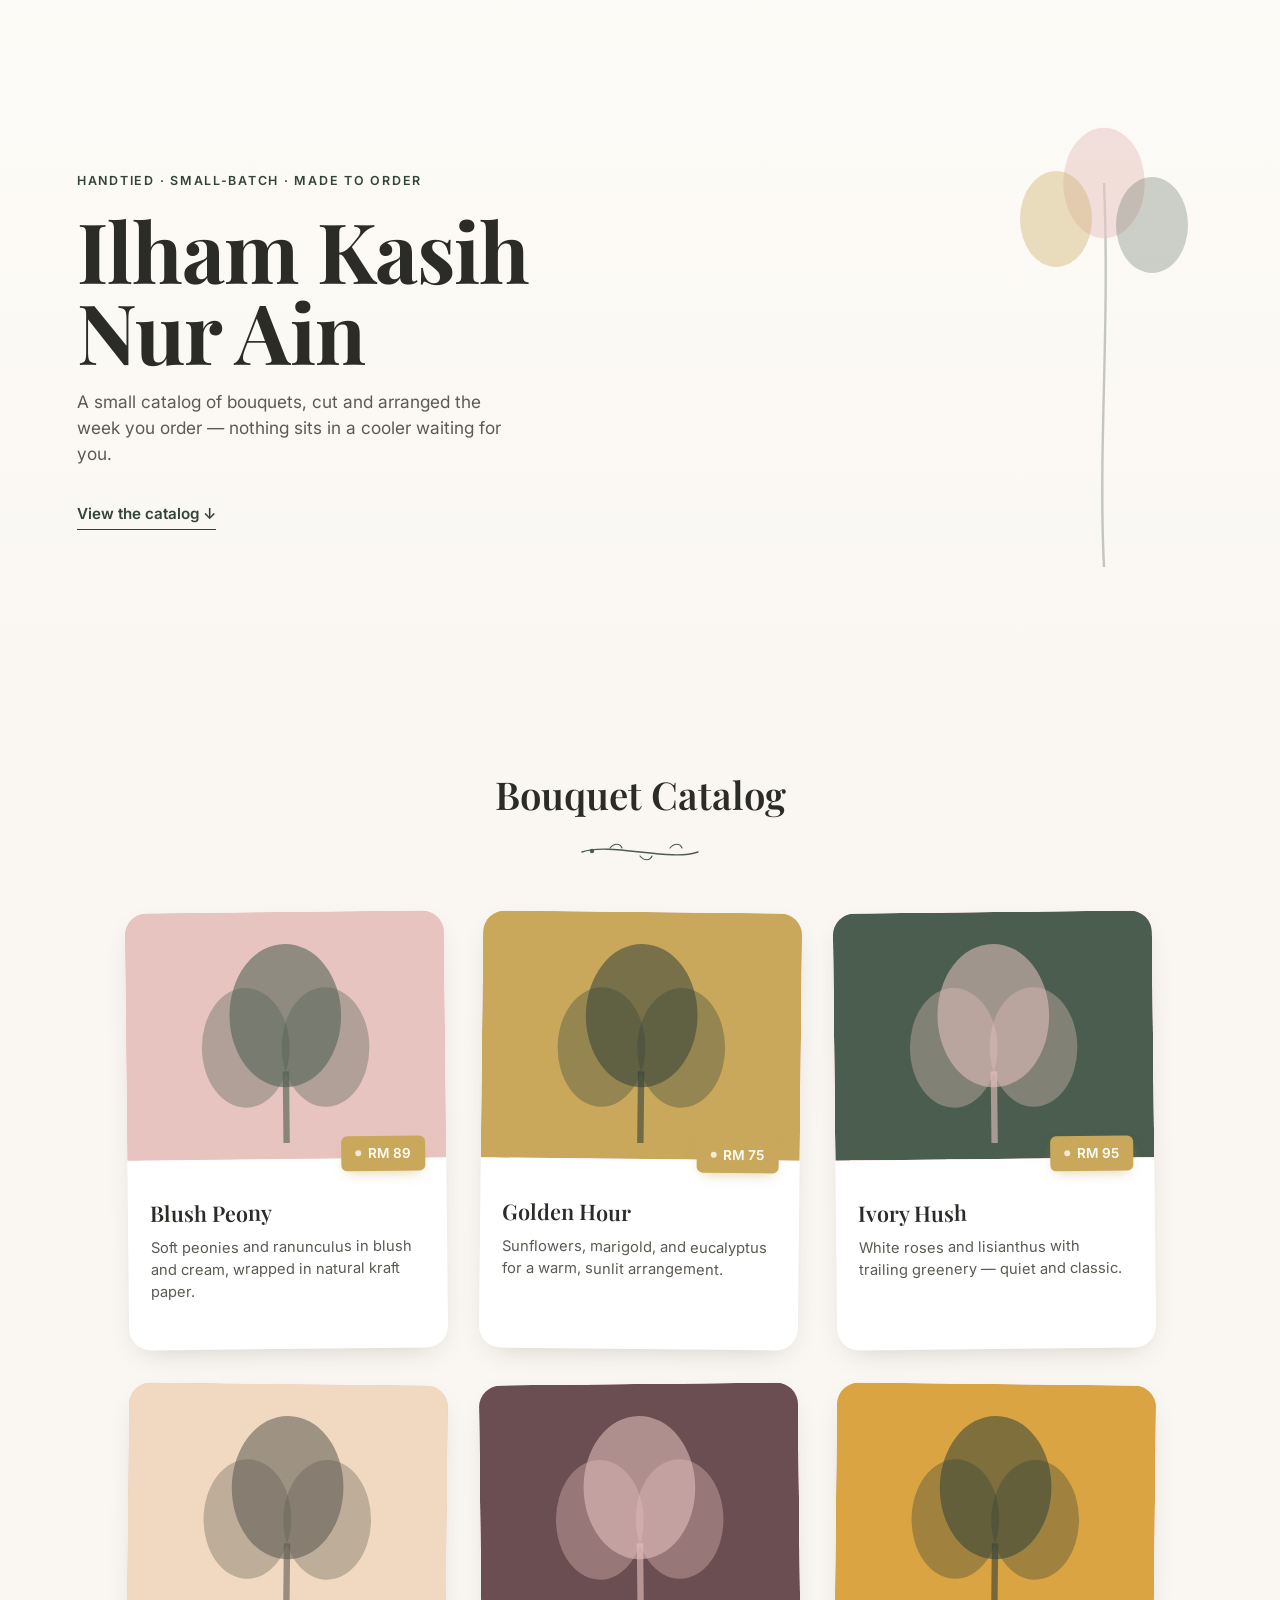
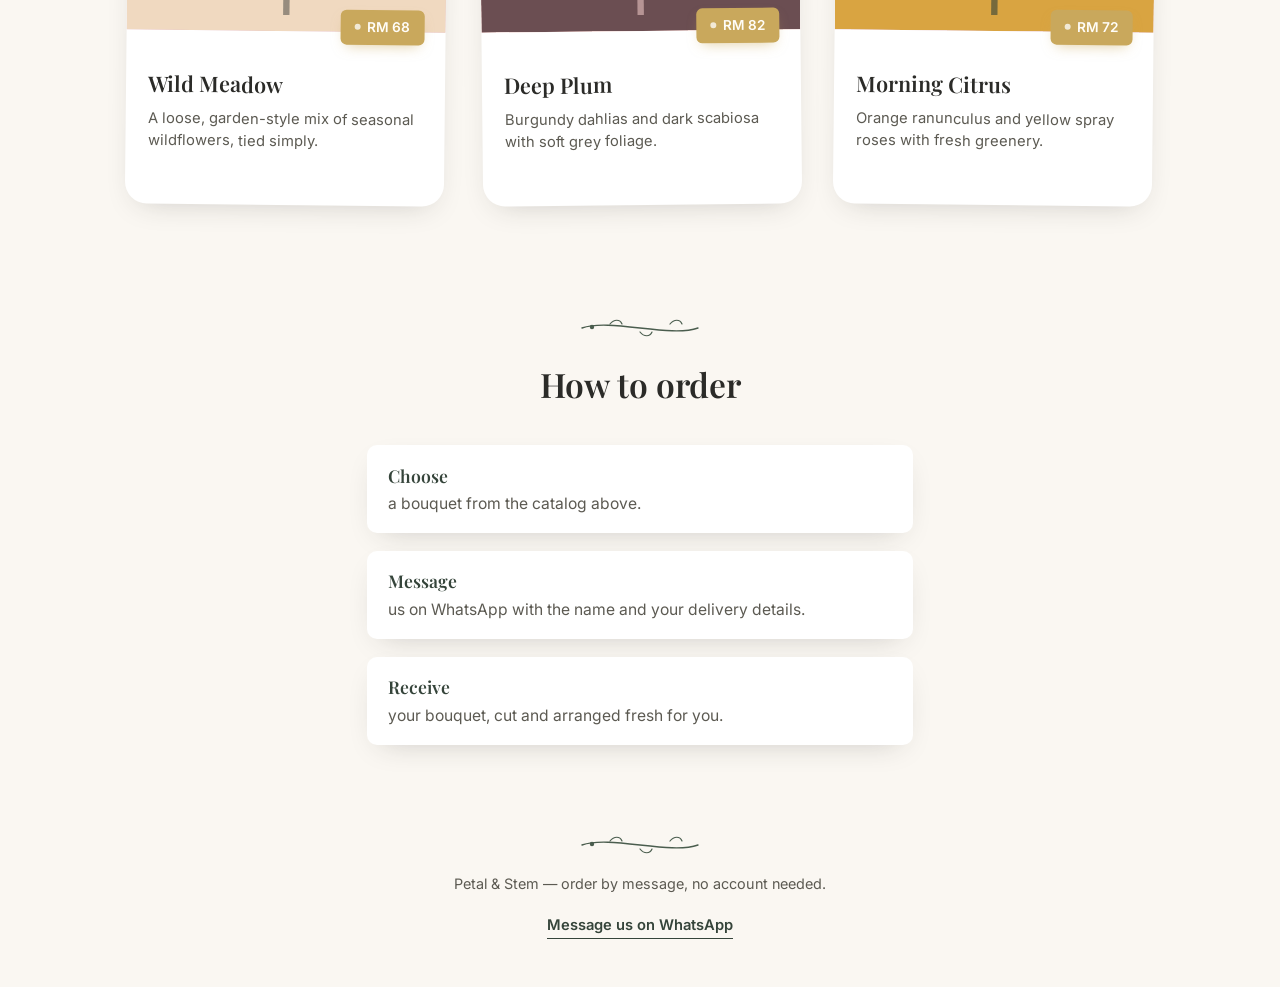
==== index.html @ a54f3ae9 "change title" ====
<!DOCTYPE html>
<html lang="en">
<head>
<meta charset="UTF-8">
<meta name="viewport" content="width=device-width, initial-scale=1.0">
<title>Ilham Kasih Nur Ain</title>
<link rel="preconnect" href="https://fonts.googleapis.com">
<link href="https://fonts.googleapis.com/css2?family=Playfair+Display:ital,wght@0,500;0,600;0,700;1,500&family=Inter:wght@400;500;600&display=swap" rel="stylesheet">
<link rel="stylesheet" href="style.css">
</head>
<body>

  <!-- decorative stem divider, reused as signature element -->
  <template id="sprig-template">
    <svg class="sprig" viewBox="0 0 120 24" fill="none" xmlns="http://www.w3.org/2000/svg" aria-hidden="true">
      <path d="M2 12 C 30 2, 90 22, 118 12" stroke="currentColor" stroke-width="1.4" stroke-linecap="round"/>
      <path d="M30 8 C 34 3, 40 3, 42 8" stroke="currentColor" stroke-width="1.2" stroke-linecap="round"/>
      <path d="M60 16 C 64 21, 70 21, 72 16" stroke="currentColor" stroke-width="1.2" stroke-linecap="round"/>
      <path d="M90 8 C 94 3, 100 3, 102 8" stroke="currentColor" stroke-width="1.2" stroke-linecap="round"/>
      <circle cx="12" cy="11" r="2.2" fill="currentColor"/>
    </svg>
  </template>

  <header class="hero">
    <div class="hero-inner">
      <p class="eyebrow">Handtied · Small-batch · Made to order</p>
      <h1 class="hero-title">Ilham Kasih Nur Ain</h1>
      <p class="hero-sub">A small catalog of bouquets, cut and arranged the week you order — nothing sits in a cooler waiting for you.</p>
      <a href="#catalog" class="hero-cta">View the catalog ↓</a>
    </div>
    <svg class="hero-motif" viewBox="0 0 400 400" aria-hidden="true">
      <path d="M200 380 C 195 280, 205 180, 200 60" stroke="#4A5D4E" stroke-width="2" fill="none" opacity="0.35"/>
      <ellipse cx="200" cy="60" rx="34" ry="46" fill="#E8C4C0" opacity="0.55"/>
      <ellipse cx="160" cy="90" rx="30" ry="40" fill="#C9A85C" opacity="0.4"/>
      <ellipse cx="240" cy="95" rx="30" ry="40" fill="#4A5D4E" opacity="0.3"/>
    </svg>
  </header>

  <main>
    <section id="catalog" class="catalog">
      <div class="catalog-heading">
        <h2>Bouquet Catalog</h2>
        <div class="sprig-slot" data-sprig></div>
      </div>

      <div class="grid" id="product-grid">
        <!-- Product cards are generated by script.js from products.js -->
      </div>
    </section>

    <section class="how-it-works">
      <div class="sprig-slot" data-sprig></div>
      <h2>How to order</h2>
      <ol class="steps">
        <li><span class="step-num">Choose</span>a bouquet from the catalog above.</li>
        <li><span class="step-num">Message</span>us on WhatsApp with the name and your delivery details.</li>
        <li><span class="step-num">Receive</span>your bouquet, cut and arranged fresh for you.</li>
      </ol>
    </section>
  </main>

  <footer class="site-footer">
    <div class="sprig-slot" data-sprig></div>
    <p>Petal &amp; Stem — order by message, no account needed.</p>
    <a class="footer-whatsapp" id="footer-whatsapp" href="#" target="_blank" rel="noopener">Message us on WhatsApp</a>
  </footer>

  <script src="products.js"></script>
  <script src="script.js"></script>
</body>
</html>
---- style.css ----
/* ── Tokens ───────────────────────────────────────────────── */
:root {
  --ivory: #FAF7F2;
  --sage: #4A5D4E;
  --sage-deep: #35443A;
  --blush: #E8C4C0;
  --gold: #C9A85C;
  --ink: #2B2B28;
  --ink-soft: #5C5A52;
  --card-bg: #FFFFFF;
  --radius-lg: 22px;
  --radius-sm: 10px;
  --shadow-card: 0 10px 30px -14px rgba(43, 43, 40, 0.25);
  --serif: 'Playfair Display', Georgia, serif;
  --sans: 'Inter', -apple-system, BlinkMacSystemFont, sans-serif;
}

* { box-sizing: border-box; }

html { scroll-behavior: smooth; }

body {
  margin: 0;
  background: var(--ivory);
  color: var(--ink);
  font-family: var(--sans);
  line-height: 1.5;
  -webkit-font-smoothing: antialiased;
}

img { max-width: 100%; display: block; }

a { color: inherit; }

:focus-visible {
  outline: 2px solid var(--sage);
  outline-offset: 3px;
}

@media (prefers-reduced-motion: reduce) {
  * { animation: none !important; transition: none !important; }
  html { scroll-behavior: auto; }
}

/* ── Sprig motif (signature element) ─────────────────────────── */
.sprig-slot { display: flex; justify-content: center; color: var(--sage); margin: 0 auto; }
.sprig { width: 120px; height: 24px; color: inherit; }

/* ── Hero ─────────────────────────────────────────────────── */
.hero {
  position: relative;
  min-height: 78vh;
  display: flex;
  align-items: center;
  padding: 6vh 6vw;
  overflow: hidden;
  background: linear-gradient(180deg, #FDFBF7 0%, var(--ivory) 100%);
}

.hero-inner {
  position: relative;
  z-index: 2;
  max-width: 560px;
}

.eyebrow {
  font-family: var(--sans);
  font-size: 0.78rem;
  letter-spacing: 0.14em;
  text-transform: uppercase;
  color: var(--sage-deep);
  font-weight: 600;
  margin: 0 0 1.1rem;
}

.hero-title {
  font-family: var(--serif);
  font-weight: 700;
  font-size: clamp(3rem, 8vw, 5.2rem);
  line-height: 0.98;
  margin: 0 0 1.1rem;
  color: var(--ink);
  letter-spacing: -0.01em;
}

.hero-sub {
  font-size: 1.08rem;
  color: var(--ink-soft);
  max-width: 40ch;
  margin: 0 0 2.1rem;
}

.hero-cta {
  display: inline-block;
  font-family: var(--sans);
  font-weight: 600;
  font-size: 0.95rem;
  text-decoration: none;
  color: var(--sage-deep);
  border-bottom: 1.5px solid var(--sage-deep);
  padding-bottom: 3px;
  transition: color 0.2s ease, border-color 0.2s ease, transform 0.2s ease;
}
.hero-cta:hover { color: var(--gold); border-color: var(--gold); transform: translateX(3px); }

.hero-motif {
  position: absolute;
  right: -5%;
  top: 50%;
  transform: translateY(-50%);
  width: min(48vw, 480px);
  height: auto;
  z-index: 1;
  opacity: 0.9;
}

@media (max-width: 780px) {
  .hero { min-height: 60vh; padding: 8vh 6vw 5vh; }
  .hero-motif { width: 70vw; opacity: 0.35; right: -12%; }
}

/* ── Catalog ──────────────────────────────────────────────── */
.catalog { padding: 4rem 6vw 2rem; max-width: 1180px; margin: 0 auto; }

.catalog-heading {
  display: flex;
  flex-direction: column;
  align-items: center;
  gap: 1rem;
  text-align: center;
  margin-bottom: 3rem;
}

.catalog-heading h2 {
  font-family: var(--serif);
  font-weight: 600;
  font-size: clamp(1.8rem, 3.5vw, 2.4rem);
  margin: 0;
}

.grid {
  display: grid;
  grid-template-columns: repeat(auto-fill, minmax(270px, 1fr));
  gap: 2.2rem;
}

/* ── Card ─────────────────────────────────────────────────── */
.card {
  background: var(--card-bg);
  border-radius: var(--radius-lg);
  overflow: hidden;
  box-shadow: var(--shadow-card);
  transform: rotate(var(--tilt, 0deg));
  transition: transform 0.35s ease, box-shadow 0.35s ease;
  display: flex;
  flex-direction: column;
}

.card:hover {
  transform: rotate(0deg) translateY(-6px);
  box-shadow: 0 18px 40px -16px rgba(43, 43, 40, 0.32);
}

.card-image-wrap {
  aspect-ratio: 4 / 3.1;
  background: var(--blush);
  overflow: hidden;
}

.card-image {
  width: 100%;
  height: 100%;
  object-fit: cover;
}

.card-body { padding: 1.4rem 1.4rem 1.6rem; position: relative; }

.card-tag {
  position: absolute;
  top: -22px;
  right: 1.3rem;
  background: var(--gold);
  color: #FFFDF8;
  font-family: var(--sans);
  font-weight: 600;
  font-size: 0.85rem;
  padding: 0.45rem 0.9rem;
  border-radius: 6px;
  display: flex;
  align-items: center;
  gap: 0.4rem;
  box-shadow: 0 6px 14px -6px rgba(201, 168, 92, 0.6);
}

.card-tag-hole {
  width: 6px; height: 6px;
  border-radius: 50%;
  background: rgba(255,255,255,0.75);
  display: inline-block;
}

.card-name {
  font-family: var(--serif);
  font-weight: 600;
  font-size: 1.35rem;
  margin: 0.9rem 0 0.5rem;
}

.card-desc {
  font-size: 0.92rem;
  color: var(--ink-soft);
  margin: 0 0 1.3rem;
  min-height: 3.4em;
}

.card-cta {
  display: inline-block;
  width: 100%;
  text-align: center;
  text-decoration: none;
  background: var(--sage);
  color: #FFFDF8;
  font-weight: 600;
  font-size: 0.9rem;
  padding: 0.75rem 1rem;
  border-radius: var(--radius-sm);
  transition: background 0.2s ease;
}
.card-cta:hover { background: var(--sage-deep); }

/* ── How it works ─────────────────────────────────────────── */
.how-it-works {
  max-width: 700px;
  margin: 5rem auto 2rem;
  padding: 0 6vw;
  text-align: center;
}

.how-it-works h2 {
  font-family: var(--serif);
  font-weight: 600;
  font-size: clamp(1.6rem, 3vw, 2.1rem);
  margin: 1.2rem 0 2.2rem;
}

.steps {
  list-style: none;
  margin: 0;
  padding: 0;
  display: grid;
  gap: 1.1rem;
  text-align: left;
}

.steps li {
  background: #fff;
  border-radius: var(--radius-sm);
  padding: 1.1rem 1.3rem;
  box-shadow: var(--shadow-card);
  font-size: 0.98rem;
  color: var(--ink-soft);
}

.step-num {
  display: block;
  font-family: var(--serif);
  font-weight: 600;
  color: var(--sage-deep);
  font-size: 1.1rem;
  margin-bottom: 0.2rem;
}

/* ── Footer ───────────────────────────────────────────────── */
.site-footer {
  text-align: center;
  padding: 3.5rem 6vw 3rem;
  color: var(--ink-soft);
  font-size: 0.9rem;
}

.site-footer p { margin: 1rem 0 1.2rem; }

.footer-whatsapp {
  display: inline-block;
  text-decoration: none;
  font-weight: 600;
  color: var(--sage-deep);
  border-bottom: 1.5px solid var(--sage-deep);
  padding-bottom: 2px;
  font-size: 0.92rem;
}
.footer-whatsapp:hover { color: var(--gold); border-color: var(--gold); }
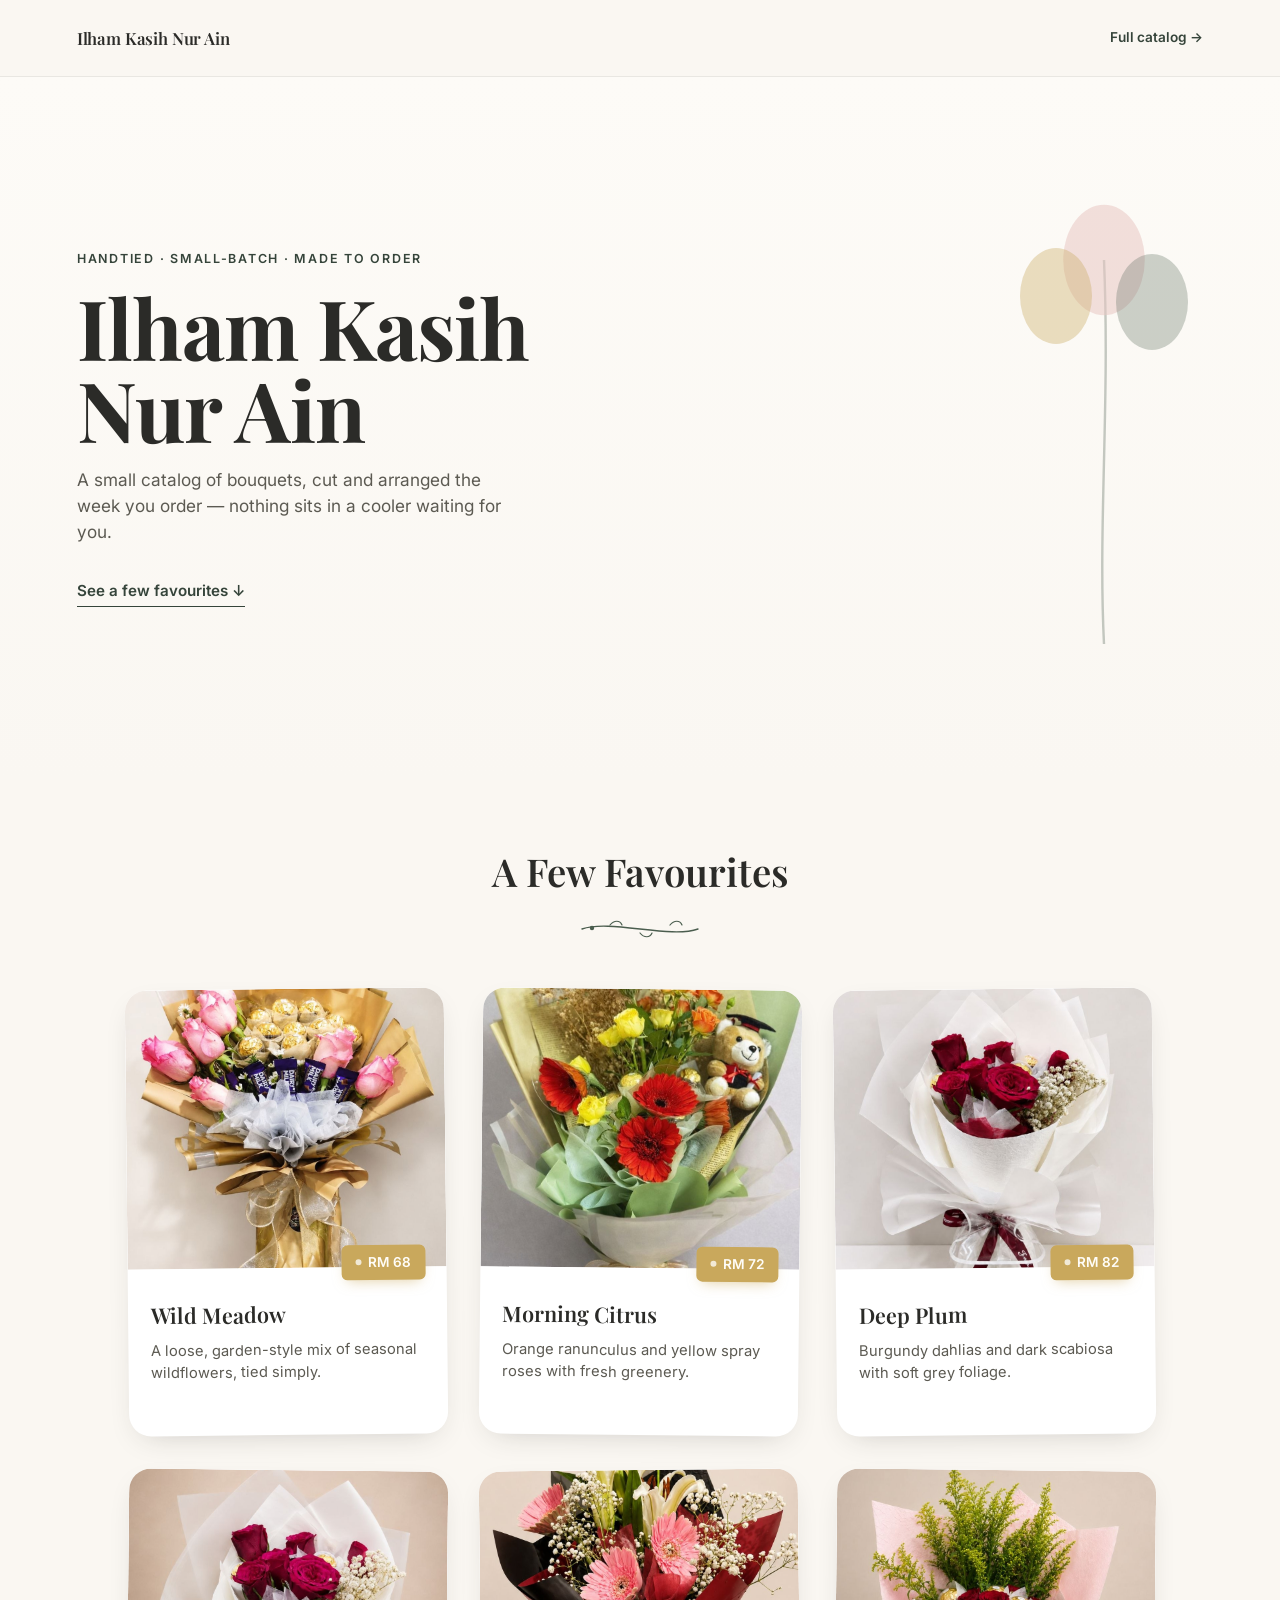
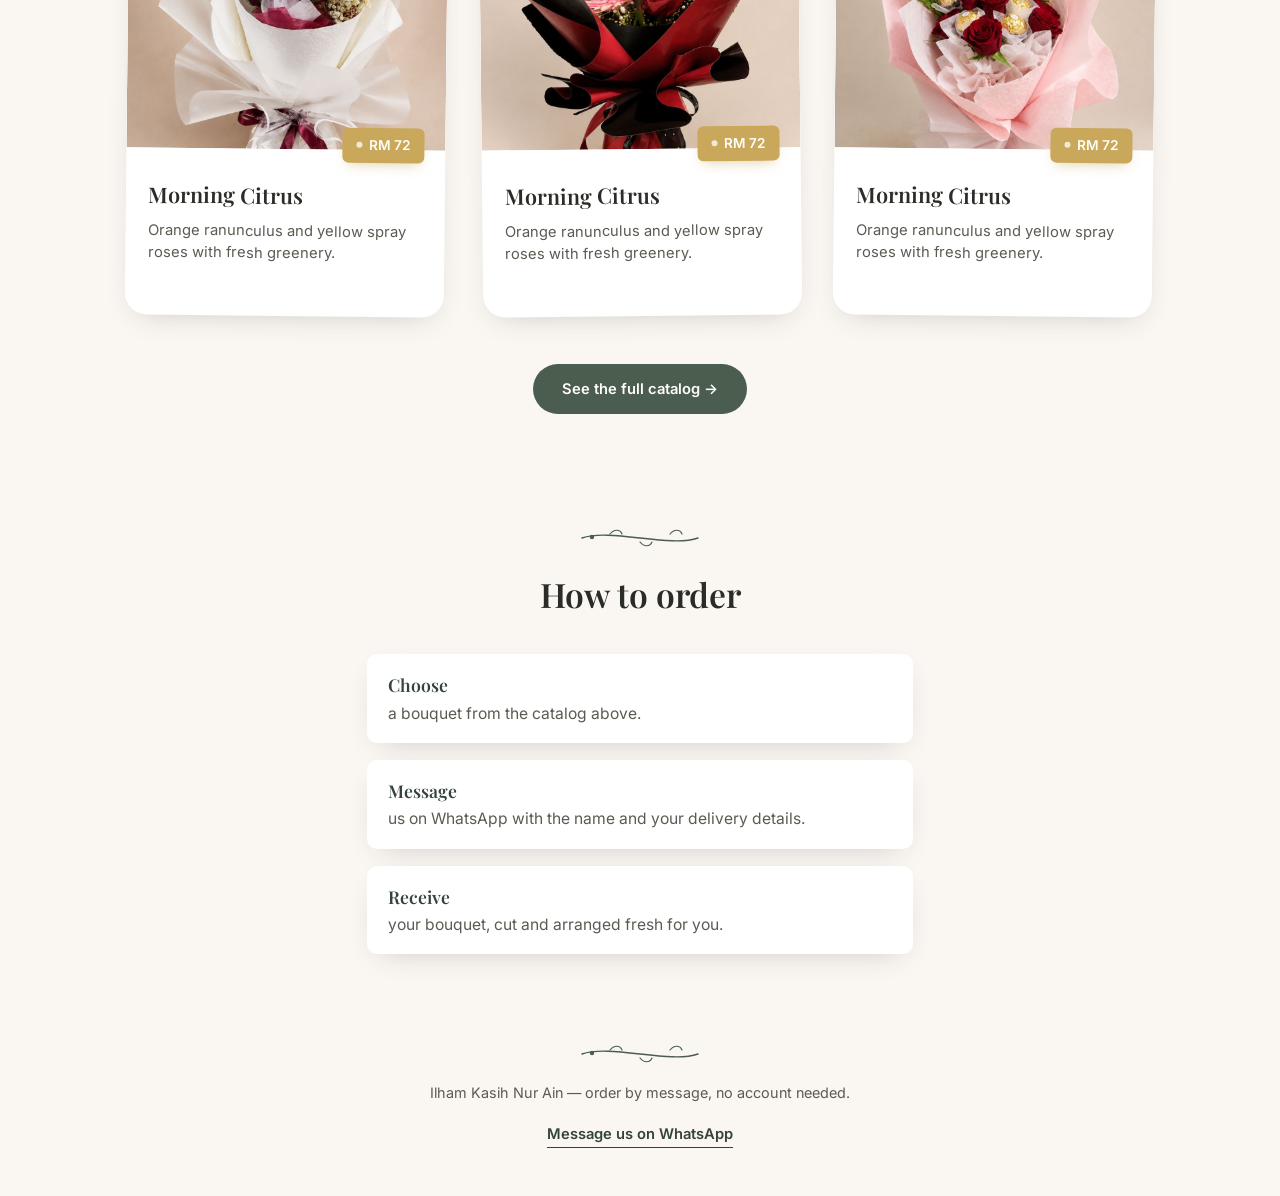
==== commit 479053b6: "change pages layout" ====
--- a/index.html
+++ b/index.html
@@ -6,7 +6,7 @@
 <title>Ilham Kasih Nur Ain</title>
 <link rel="preconnect" href="https://fonts.googleapis.com">
 <link href="https://fonts.googleapis.com/css2?family=Playfair+Display:ital,wght@0,500;0,600;0,700;1,500&family=Inter:wght@400;500;600&display=swap" rel="stylesheet">
-<link rel="stylesheet" href="style.css">
+<link rel="stylesheet" href="/styles/style.css">
 </head>
 <body>
 
@@ -21,12 +21,17 @@
     </svg>
   </template>
 
+  <nav class="site-nav">
+    <a class="site-nav-mark" href="index.html">Ilham Kasih Nur Ain</a>
+    <a class="site-nav-link" href="catalog.html">Full catalog →</a>
+  </nav>
+
   <header class="hero">
     <div class="hero-inner">
       <p class="eyebrow">Handtied · Small-batch · Made to order</p>
       <h1 class="hero-title">Ilham Kasih Nur Ain</h1>
       <p class="hero-sub">A small catalog of bouquets, cut and arranged the week you order — nothing sits in a cooler waiting for you.</p>
-      <a href="#catalog" class="hero-cta">View the catalog ↓</a>
+      <a href="#featured" class="hero-cta">See a few favourites ↓</a>
     </div>
     <svg class="hero-motif" viewBox="0 0 400 400" aria-hidden="true">
       <path d="M200 380 C 195 280, 205 180, 200 60" stroke="#4A5D4E" stroke-width="2" fill="none" opacity="0.35"/>
@@ -37,14 +42,18 @@
   </header>
 
   <main>
-    <section id="catalog" class="catalog">
+    <section id="featured" class="catalog">
       <div class="catalog-heading">
-        <h2>Bouquet Catalog</h2>
+        <h2>A Few Favourites</h2>
         <div class="sprig-slot" data-sprig></div>
       </div>
 
       <div class="grid" id="product-grid">
-        <!-- Product cards are generated by script.js from products.js -->
+        <!-- 6 random bouquets, rendered by home.js -->
+      </div>
+
+      <div class="show-more-wrap" id="show-more-wrap" hidden>
+        <a class="show-more-btn" href="catalog.html">See the full catalog →</a>
       </div>
     </section>
 
@@ -61,11 +70,12 @@
 
   <footer class="site-footer">
     <div class="sprig-slot" data-sprig></div>
-    <p>Petal &amp; Stem — order by message, no account needed.</p>
+    <p>Ilham Kasih Nur Ain — order by message, no account needed.</p>
     <a class="footer-whatsapp" id="footer-whatsapp" href="#" target="_blank" rel="noopener">Message us on WhatsApp</a>
   </footer>
 
   <script src="products.js"></script>
-  <script src="script.js"></script>
+  <script src="/scripts/common.js"></script>
+  <script src="/scripts/home.js"></script>
 </body>
 </html>
--- a/styles/style.css
+++ b/styles/style.css
@@ -0,0 +1,434 @@
+/* ── Tokens ───────────────────────────────────────────────── */
+:root {
+  --ivory: #FAF7F2;
+  --sage: #4A5D4E;
+  --sage-deep: #35443A;
+  --blush: #E8C4C0;
+  --gold: #C9A85C;
+  --ink: #2B2B28;
+  --ink-soft: #5C5A52;
+  --card-bg: #FFFFFF;
+  --radius-lg: 22px;
+  --radius-sm: 10px;
+  --shadow-card: 0 10px 30px -14px rgba(43, 43, 40, 0.25);
+  --serif: 'Playfair Display', Georgia, serif;
+  --sans: 'Inter', -apple-system, BlinkMacSystemFont, sans-serif;
+}
+
+* { box-sizing: border-box; }
+
+html { scroll-behavior: smooth; }
+
+body {
+  margin: 0;
+  background: var(--ivory);
+  color: var(--ink);
+  font-family: var(--sans);
+  line-height: 1.5;
+  -webkit-font-smoothing: antialiased;
+}
+
+img { max-width: 100%; display: block; }
+
+a { color: inherit; }
+
+:focus-visible {
+  outline: 2px solid var(--sage);
+  outline-offset: 3px;
+}
+
+@media (prefers-reduced-motion: reduce) {
+  * { animation: none !important; transition: none !important; }
+  html { scroll-behavior: auto; }
+}
+
+/* ── Sprig motif (signature element) ─────────────────────────── */
+.sprig-slot { display: flex; justify-content: center; color: var(--sage); margin: 0 auto; }
+.sprig { width: 120px; height: 24px; color: inherit; }
+
+/* ── Site nav ─────────────────────────────────────────────── */
+.site-nav {
+  display: flex;
+  align-items: center;
+  justify-content: space-between;
+  padding: 1.6rem 6vw;
+  border-bottom: 1px solid rgba(43, 43, 40, 0.08);
+}
+
+.site-nav-mark {
+  font-family: var(--serif);
+  font-weight: 600;
+  font-size: 1.05rem;
+  text-decoration: none;
+  color: var(--ink);
+  letter-spacing: -0.01em;
+}
+
+.site-nav-link {
+  font-family: var(--sans);
+  font-weight: 600;
+  font-size: 0.85rem;
+  text-decoration: none;
+  color: var(--sage-deep);
+  border-bottom: 1.5px solid transparent;
+  transition: color 0.2s ease, border-color 0.2s ease;
+}
+.site-nav-link:hover { color: var(--gold); border-color: var(--gold); }
+
+/* ── Hero ─────────────────────────────────────────────────── */
+.hero {
+  position: relative;
+  min-height: 78vh;
+  display: flex;
+  align-items: center;
+  padding: 6vh 6vw;
+  overflow: hidden;
+  background: linear-gradient(180deg, #FDFBF7 0%, var(--ivory) 100%);
+}
+
+.hero-inner {
+  position: relative;
+  z-index: 2;
+  max-width: 560px;
+}
+
+.eyebrow {
+  font-family: var(--sans);
+  font-size: 0.78rem;
+  letter-spacing: 0.14em;
+  text-transform: uppercase;
+  color: var(--sage-deep);
+  font-weight: 600;
+  margin: 0 0 1.1rem;
+}
+
+.hero-title {
+  font-family: var(--serif);
+  font-weight: 700;
+  font-size: clamp(3rem, 8vw, 5.2rem);
+  line-height: 0.98;
+  margin: 0 0 1.1rem;
+  color: var(--ink);
+  letter-spacing: -0.01em;
+}
+
+.hero-sub {
+  font-size: 1.08rem;
+  color: var(--ink-soft);
+  max-width: 40ch;
+  margin: 0 0 2.1rem;
+}
+
+.hero-cta {
+  display: inline-block;
+  font-family: var(--sans);
+  font-weight: 600;
+  font-size: 0.95rem;
+  text-decoration: none;
+  color: var(--sage-deep);
+  border-bottom: 1.5px solid var(--sage-deep);
+  padding-bottom: 3px;
+  transition: color 0.2s ease, border-color 0.2s ease, transform 0.2s ease;
+}
+.hero-cta:hover { color: var(--gold); border-color: var(--gold); transform: translateX(3px); }
+
+.hero-motif {
+  position: absolute;
+  right: -5%;
+  top: 50%;
+  transform: translateY(-50%);
+  width: min(48vw, 480px);
+  height: auto;
+  z-index: 1;
+  opacity: 0.9;
+}
+
+@media (max-width: 780px) {
+  .hero { min-height: 60vh; padding: 8vh 6vw 5vh; }
+  .hero-motif { width: 70vw; opacity: 0.35; right: -12%; }
+}
+
+/* ── Catalog ──────────────────────────────────────────────── */
+.catalog { padding: 4rem 6vw 2rem; max-width: 1180px; margin: 0 auto; }
+
+.catalog-heading {
+  display: flex;
+  flex-direction: column;
+  align-items: center;
+  gap: 1rem;
+  text-align: center;
+  margin-bottom: 3rem;
+}
+
+.catalog-heading h2 {
+  font-family: var(--serif);
+  font-weight: 600;
+  font-size: clamp(1.8rem, 3.5vw, 2.4rem);
+  margin: 0;
+}
+
+.grid {
+  display: grid;
+  grid-template-columns: repeat(auto-fill, minmax(270px, 1fr));
+  gap: 2.2rem;
+}
+
+/* ── Show more (home page) ────────────────────────────────── */
+.show-more-wrap { text-align: center; margin-top: 3rem; }
+
+.show-more-btn {
+  display: inline-block;
+  text-decoration: none;
+  font-family: var(--sans);
+  font-weight: 600;
+  font-size: 0.92rem;
+  color: #FFFDF8;
+  background: var(--sage);
+  padding: 0.85rem 1.8rem;
+  border-radius: 999px;
+  transition: background 0.2s ease, transform 0.2s ease;
+}
+.show-more-btn:hover { background: var(--sage-deep); transform: translateY(-2px); }
+
+/* ── Card ─────────────────────────────────────────────────── */
+.card {
+  background: var(--card-bg);
+  border-radius: var(--radius-lg);
+  overflow: hidden;
+  box-shadow: var(--shadow-card);
+  transform: rotate(var(--tilt, 0deg));
+  transition: transform 0.35s ease, box-shadow 0.35s ease;
+  display: flex;
+  flex-direction: column;
+}
+
+.card:hover {
+  transform: rotate(0deg) translateY(-6px);
+  box-shadow: 0 18px 40px -16px rgba(43, 43, 40, 0.32);
+}
+
+.card-image-wrap {
+  aspect-ratio: 4 / 3.5;
+  background: var(--blush);
+  overflow: hidden;
+}
+
+.card-image {
+  width: 100%;
+  height: 100%;
+  object-fit: cover;
+}
+
+.card-body { padding: 1rem 1.4rem 1.6rem; position: relative; }
+
+.card-tag {
+  position: absolute;
+  top: -22px;
+  right: 1.3rem;
+  background: var(--gold);
+  color: #FFFDF8;
+  font-family: var(--sans);
+  font-weight: 600;
+  font-size: 0.85rem;
+  padding: 0.45rem 0.9rem;
+  border-radius: 6px;
+  display: flex;
+  align-items: center;
+  gap: 0.4rem;
+  box-shadow: 0 6px 14px -6px rgba(201, 168, 92, 0.6);
+}
+
+.card-tag-hole {
+  width: 6px; height: 6px;
+  border-radius: 50%;
+  background: rgba(255,255,255,0.75);
+  display: inline-block;
+}
+
+.card-name {
+  font-family: var(--serif);
+  font-weight: 600;
+  font-size: 1.35rem;
+  margin: 0.9rem 0 0.5rem;
+}
+
+.card-desc {
+  font-size: 0.92rem;
+  color: var(--ink-soft);
+  margin: 0 0 1.3rem;
+  min-height: 3.4em;
+}
+
+.card-cta {
+  display: inline-block;
+  width: 100%;
+  text-align: center;
+  text-decoration: none;
+  background: var(--sage);
+  color: #FFFDF8;
+  font-weight: 600;
+  font-size: 0.9rem;
+  padding: 0.75rem 1rem;
+  border-radius: var(--radius-sm);
+  transition: background 0.2s ease;
+}
+.card-cta:hover { background: var(--sage-deep); }
+
+/* ── How it works ─────────────────────────────────────────── */
+.how-it-works {
+  max-width: 700px;
+  margin: 5rem auto 2rem;
+  padding: 0 6vw;
+  text-align: center;
+}
+
+.how-it-works h2 {
+  font-family: var(--serif);
+  font-weight: 600;
+  font-size: clamp(1.6rem, 3vw, 2.1rem);
+  margin: 1.2rem 0 2.2rem;
+}
+
+.steps {
+  list-style: none;
+  margin: 0;
+  padding: 0;
+  display: grid;
+  gap: 1.1rem;
+  text-align: left;
+}
+
+.steps li {
+  background: #fff;
+  border-radius: var(--radius-sm);
+  padding: 1.1rem 1.3rem;
+  box-shadow: var(--shadow-card);
+  font-size: 0.98rem;
+  color: var(--ink-soft);
+}
+
+.step-num {
+  display: block;
+  font-family: var(--serif);
+  font-weight: 600;
+  color: var(--sage-deep);
+  font-size: 1.1rem;
+  margin-bottom: 0.2rem;
+}
+
+/* ── Catalog page header ──────────────────────────────────── */
+.catalog-header {
+  max-width: 700px;
+  margin: 0 auto;
+  padding: 5vh 6vw 1vh;
+  text-align: center;
+}
+
+.catalog-title {
+  font-family: var(--serif);
+  font-weight: 700;
+  font-size: clamp(2.2rem, 5vw, 3.2rem);
+  margin: 0.6rem 0 0.8rem;
+  letter-spacing: -0.01em;
+}
+
+.catalog-subtitle {
+  color: var(--ink-soft);
+  font-size: 1rem;
+  margin: 0;
+}
+
+/* ── Catalog toolbar ──────────────────────────────────────── */
+.catalog-toolbar {
+  display: flex;
+  flex-wrap: wrap;
+  align-items: flex-end;
+  gap: 1.2rem;
+  background: #fff;
+  border-radius: var(--radius-lg);
+  box-shadow: var(--shadow-card);
+  padding: 1.4rem 1.6rem;
+  margin-bottom: 3rem;
+}
+
+.toolbar-field {
+  display: flex;
+  flex-direction: column;
+  gap: 0.4rem;
+  flex: 1 1 140px;
+}
+
+.toolbar-search { flex: 2 1 220px; }
+
+.toolbar-field label {
+  font-family: var(--sans);
+  font-size: 0.72rem;
+  letter-spacing: 0.08em;
+  text-transform: uppercase;
+  font-weight: 600;
+  color: var(--ink-soft);
+}
+
+.toolbar-field input,
+.toolbar-field select {
+  font-family: var(--sans);
+  font-size: 0.92rem;
+  color: var(--ink);
+  border: 1px solid rgba(43, 43, 40, 0.15);
+  border-radius: var(--radius-sm);
+  padding: 0.6rem 0.7rem;
+  background: var(--ivory);
+}
+
+.toolbar-field input:focus,
+.toolbar-field select:focus {
+  outline: 2px solid var(--sage);
+  outline-offset: 1px;
+}
+
+.toolbar-reset {
+  font-family: var(--sans);
+  font-weight: 600;
+  font-size: 0.85rem;
+  color: var(--sage-deep);
+  background: none;
+  border: 1px solid rgba(43, 43, 40, 0.15);
+  border-radius: var(--radius-sm);
+  padding: 0.62rem 1rem;
+  cursor: pointer;
+  transition: background 0.2s ease, color 0.2s ease;
+}
+.toolbar-reset:hover { background: var(--sage); color: #FFFDF8; border-color: var(--sage); }
+
+.catalog-empty {
+  text-align: center;
+  color: var(--ink-soft);
+  padding: 3rem 1rem;
+  font-size: 0.98rem;
+}
+
+@media (max-width: 640px) {
+  .catalog-toolbar { flex-direction: column; align-items: stretch; }
+  .toolbar-reset { align-self: flex-start; }
+}
+
+/* ── Footer ───────────────────────────────────────────────── */
+.site-footer {
+  text-align: center;
+  padding: 3.5rem 6vw 3rem;
+  color: var(--ink-soft);
+  font-size: 0.9rem;
+}
+
+.site-footer p { margin: 1rem 0 1.2rem; }
+
+.footer-whatsapp {
+  display: inline-block;
+  text-decoration: none;
+  font-weight: 600;
+  color: var(--sage-deep);
+  border-bottom: 1.5px solid var(--sage-deep);
+  padding-bottom: 2px;
+  font-size: 0.92rem;
+}
+.footer-whatsapp:hover { color: var(--gold); border-color: var(--gold); }
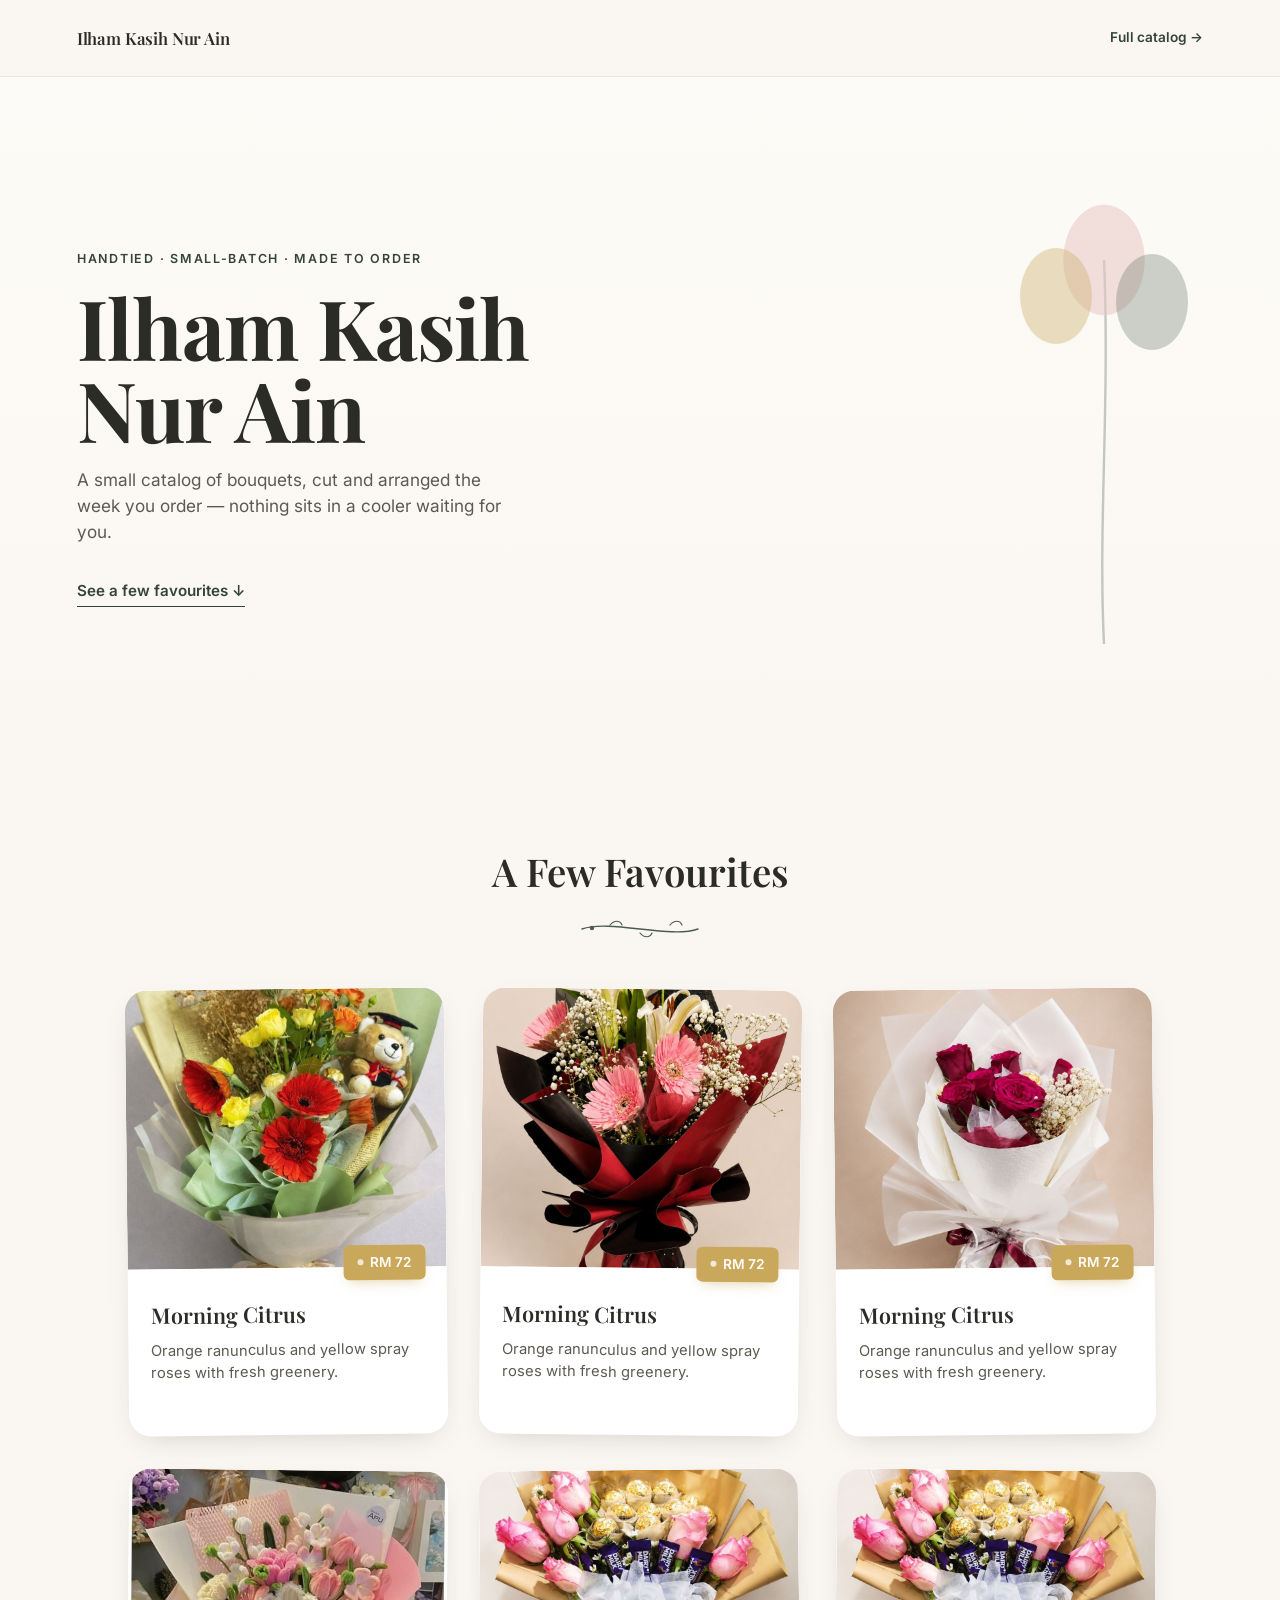
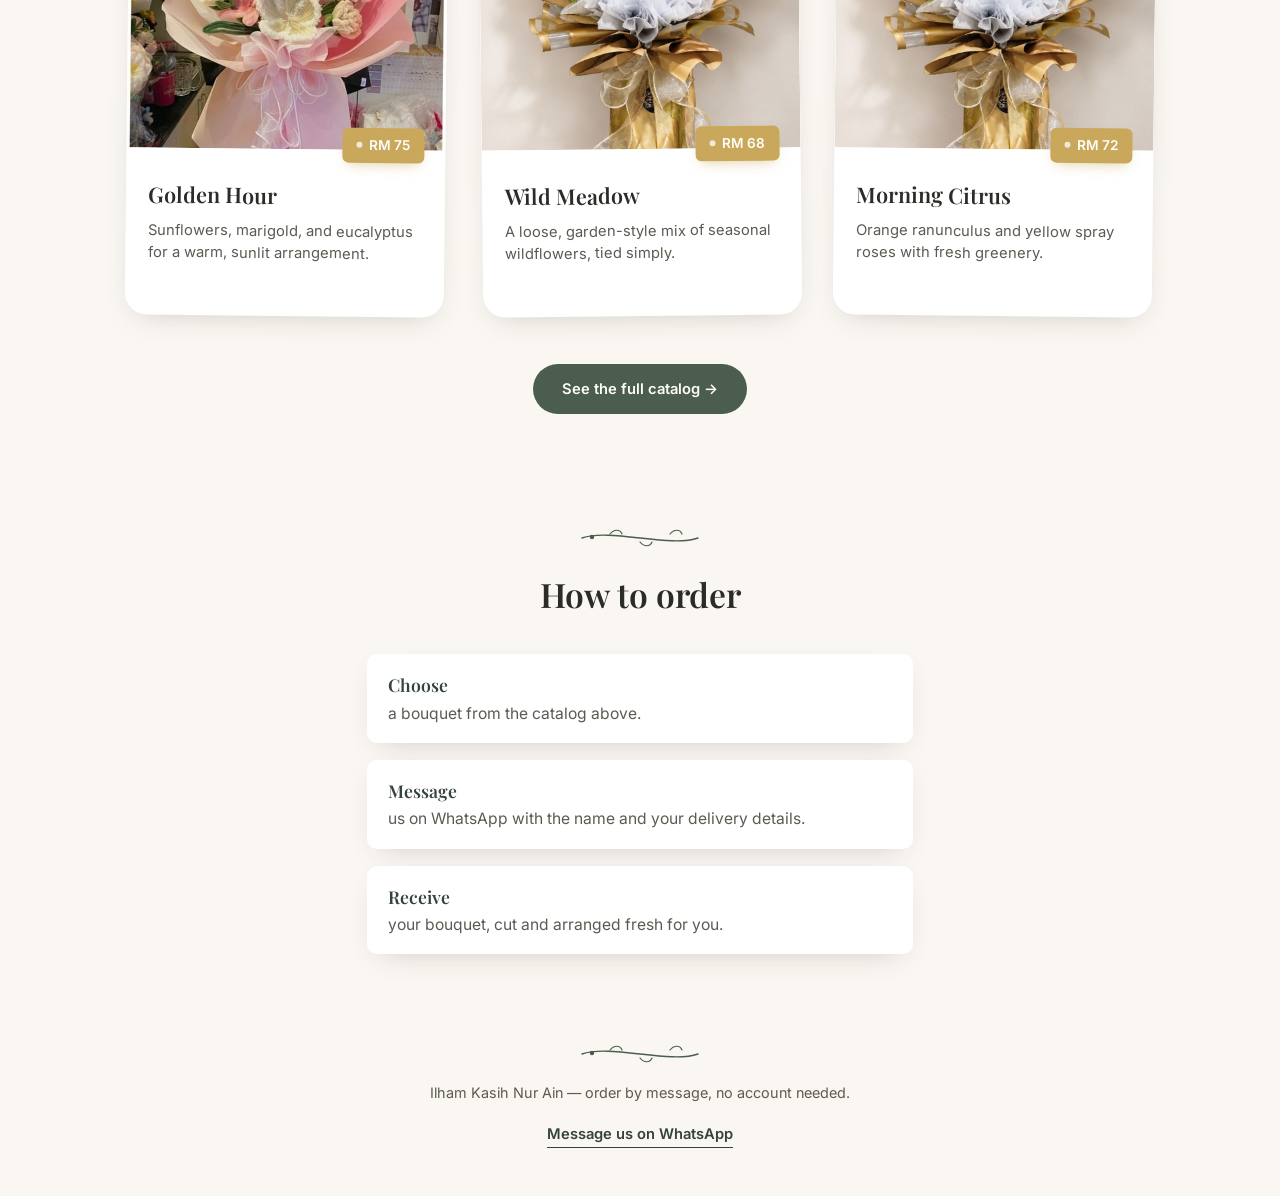
==== commit 5682ac28: "test add favicon" ====
--- a/index.html
+++ b/index.html
@@ -4,6 +4,7 @@
 <meta charset="UTF-8">
 <meta name="viewport" content="width=device-width, initial-scale=1.0">
 <title>Ilham Kasih Nur Ain</title>
+<link rel="icon" href="icon/favicon.png" type="image/x-icon">
 <link rel="preconnect" href="https://fonts.googleapis.com">
 <link href="https://fonts.googleapis.com/css2?family=Playfair+Display:ital,wght@0,500;0,600;0,700;1,500&family=Inter:wght@400;500;600&display=swap" rel="stylesheet">
 <link rel="stylesheet" href="/styles/style.css">
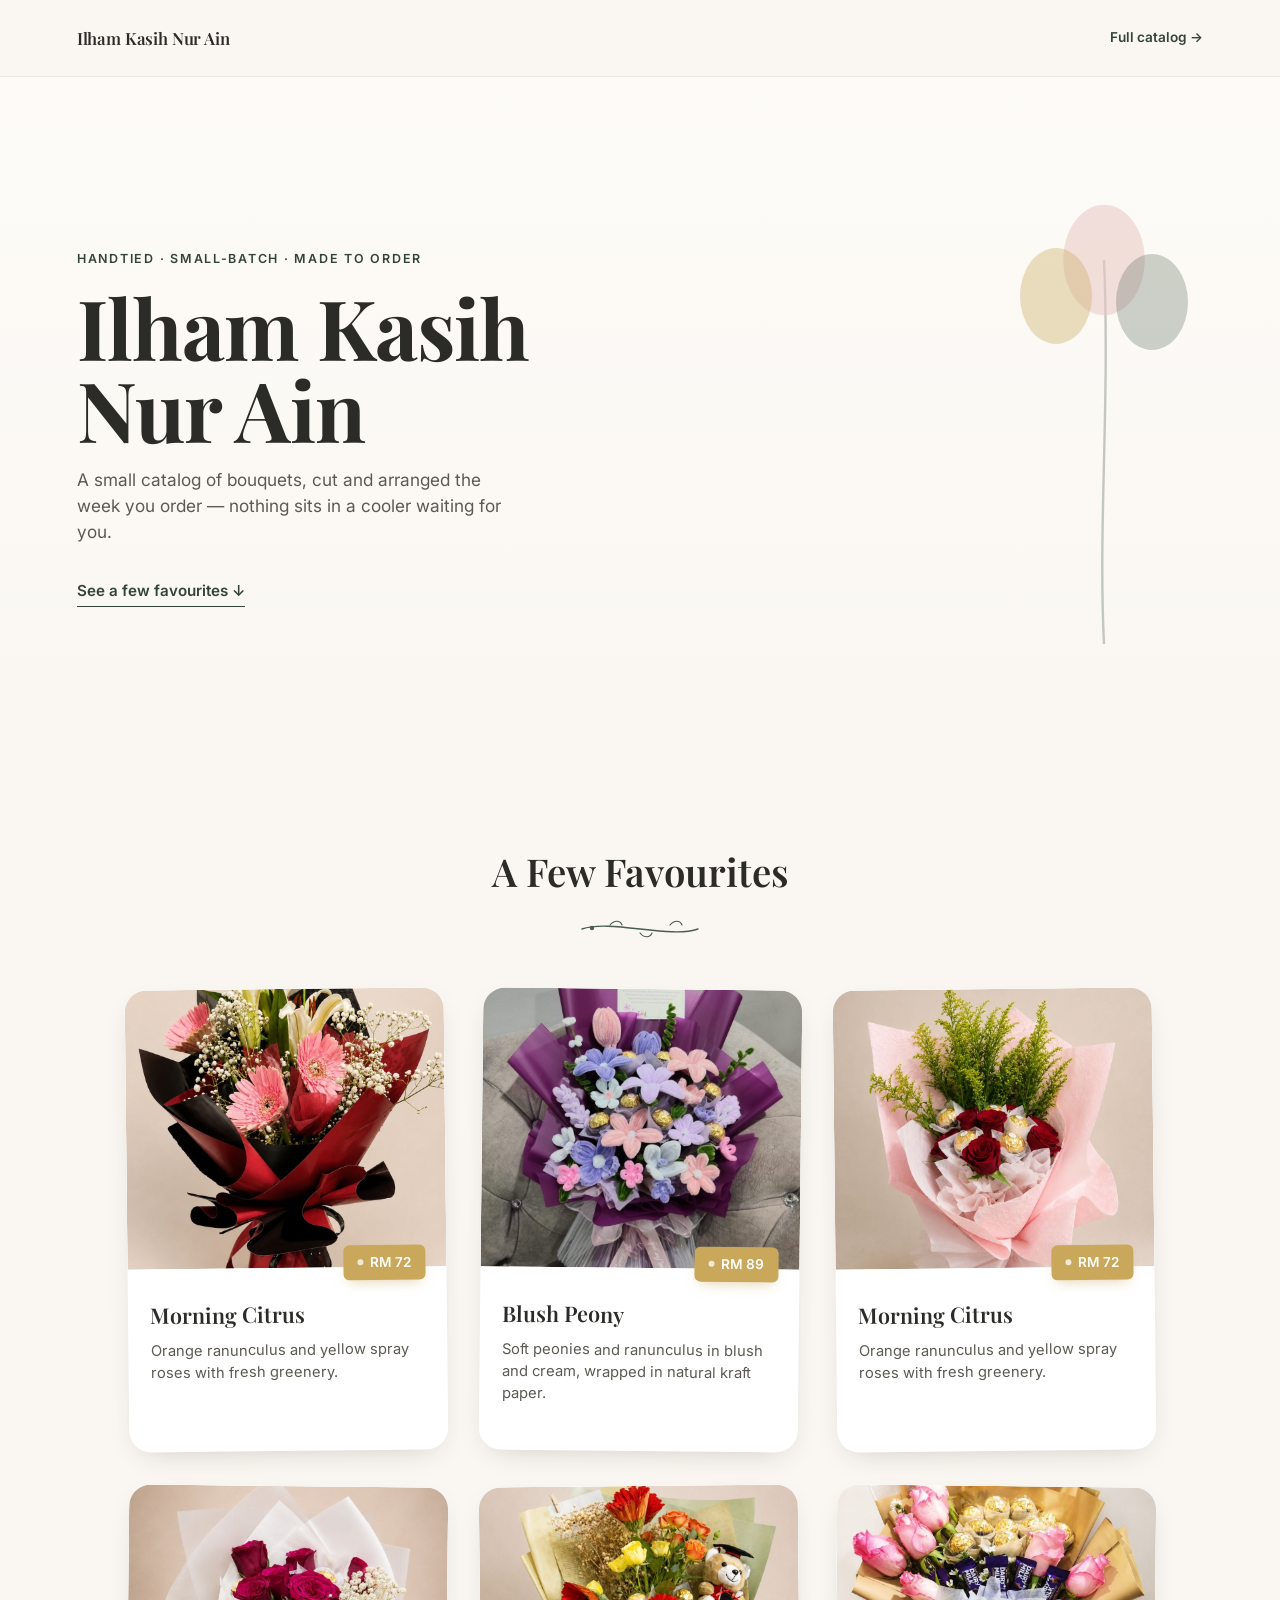
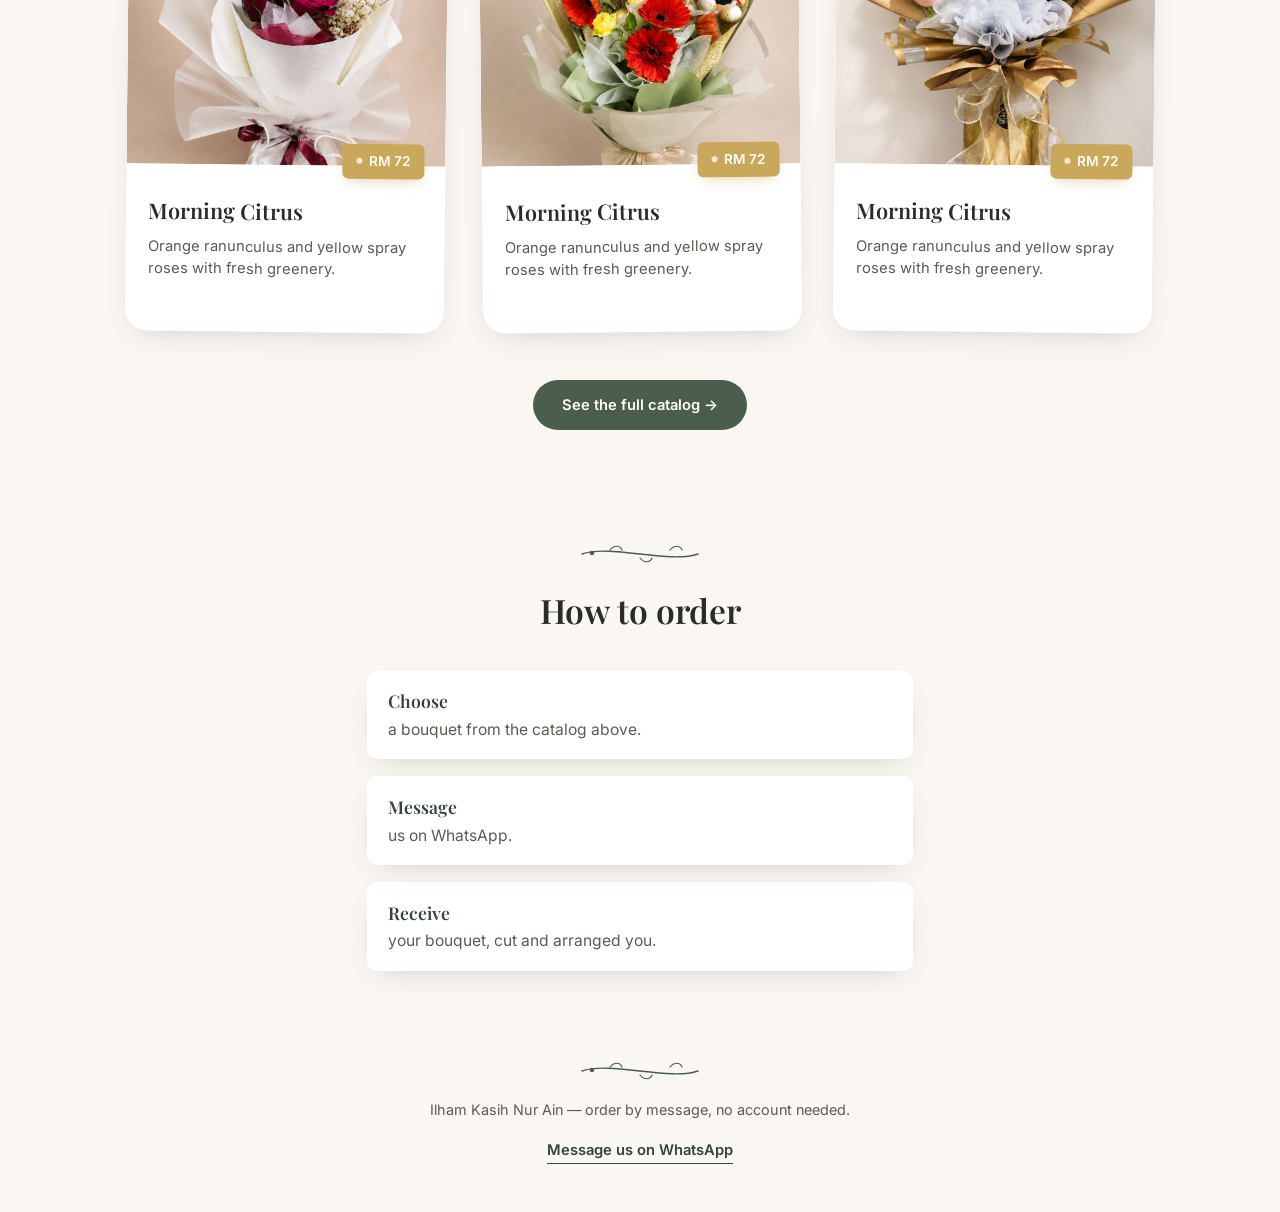
==== commit 76746577: "change sentences" ====
--- a/index.html
+++ b/index.html
@@ -4,7 +4,6 @@
 <meta charset="UTF-8">
 <meta name="viewport" content="width=device-width, initial-scale=1.0">
 <title>Ilham Kasih Nur Ain</title>
-<link rel="icon" href="icon/favicon.png" type="image/x-icon">
 <link rel="preconnect" href="https://fonts.googleapis.com">
 <link href="https://fonts.googleapis.com/css2?family=Playfair+Display:ital,wght@0,500;0,600;0,700;1,500&family=Inter:wght@400;500;600&display=swap" rel="stylesheet">
 <link rel="stylesheet" href="/styles/style.css">
@@ -63,8 +62,8 @@
       <h2>How to order</h2>
       <ol class="steps">
         <li><span class="step-num">Choose</span>a bouquet from the catalog above.</li>
-        <li><span class="step-num">Message</span>us on WhatsApp with the name and your delivery details.</li>
-        <li><span class="step-num">Receive</span>your bouquet, cut and arranged fresh for you.</li>
+        <li><span class="step-num">Message</span>us on WhatsApp.</li>
+        <li><span class="step-num">Receive</span>your bouquet, cut and arranged you.</li>
       </ol>
     </section>
   </main>
--- a/styles/style.css
+++ b/styles/style.css
@@ -355,10 +355,10 @@
   display: flex;
   flex-direction: column;
   gap: 0.4rem;
-  flex: 1 1 140px;
-}
-
-.toolbar-search { flex: 2 1 220px; }
+  flex: 1 1 10px;
+}
+
+.toolbar-search { flex: 2 1 10px; }
 
 .toolbar-field label {
   font-family: var(--sans);
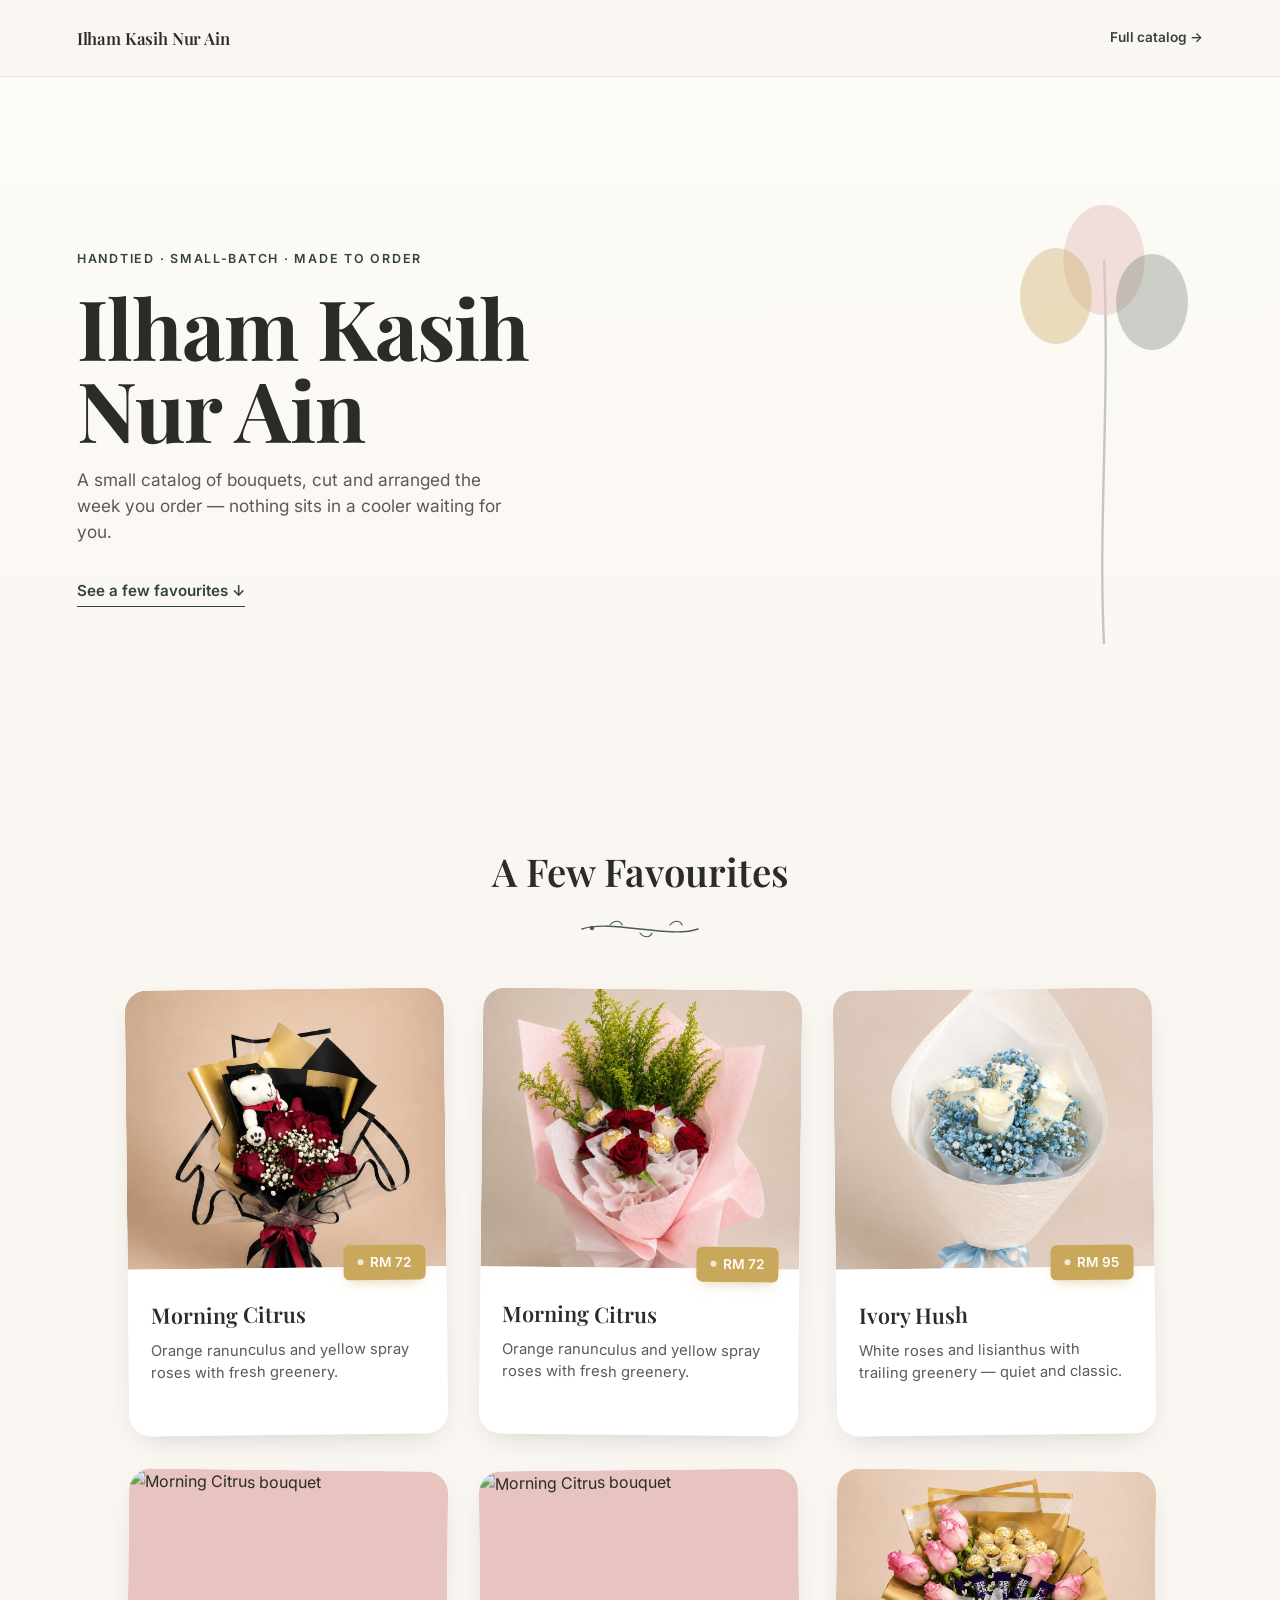
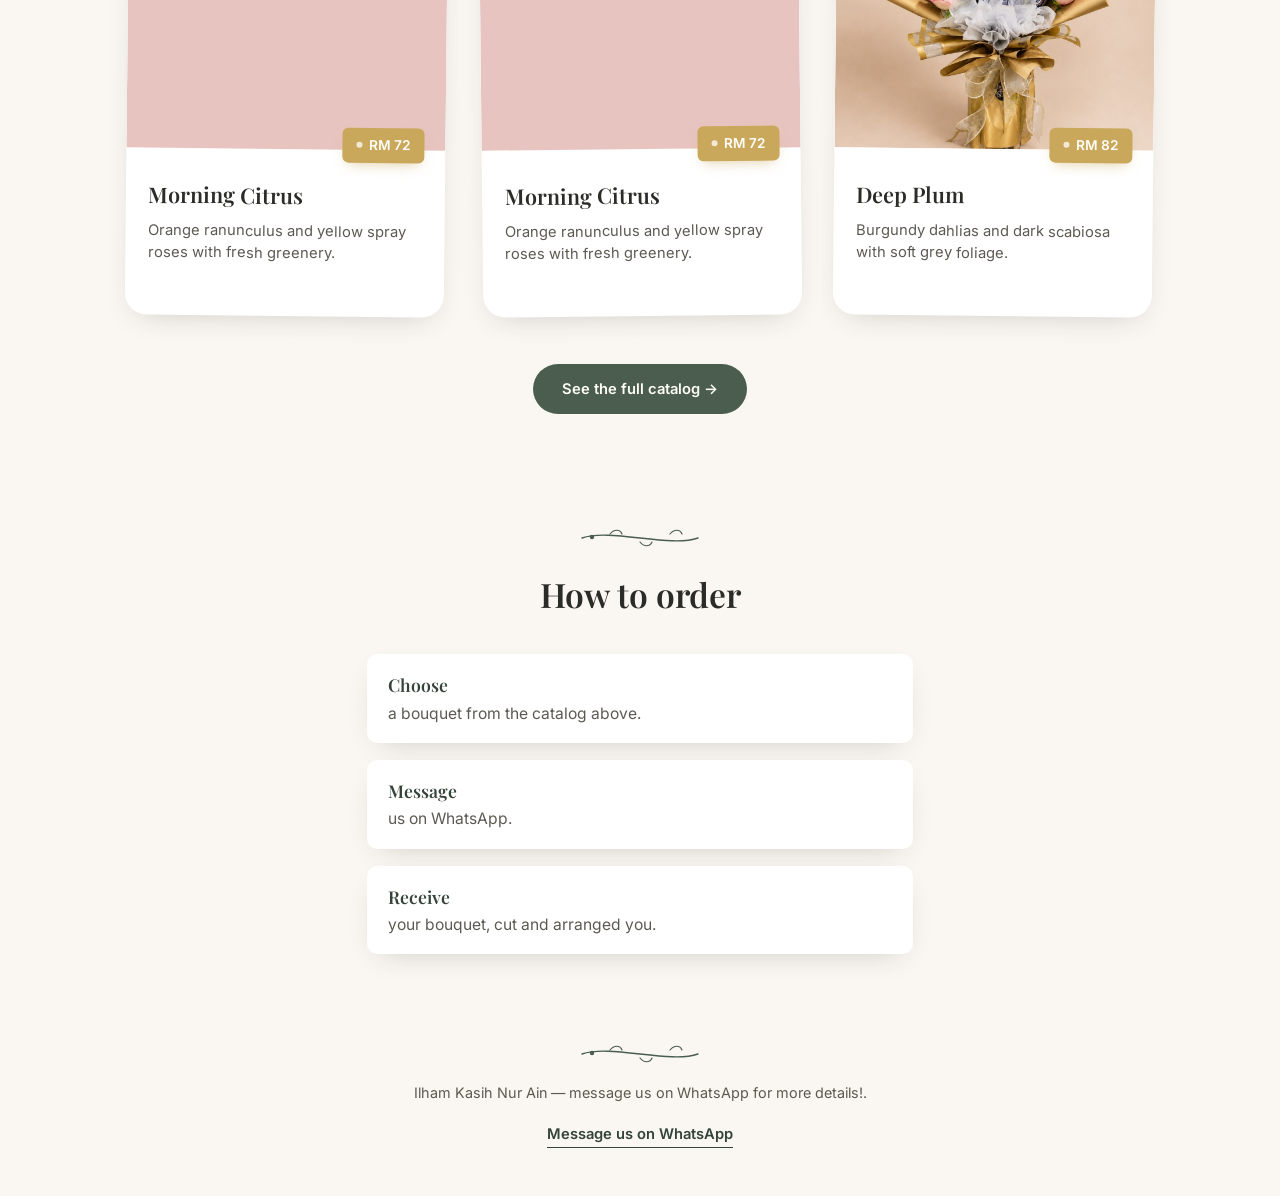
==== commit 692add4b: "change footer sentences" ====
--- a/index.html
+++ b/index.html
@@ -70,7 +70,7 @@
 
   <footer class="site-footer">
     <div class="sprig-slot" data-sprig></div>
-    <p>Ilham Kasih Nur Ain — order by message, no account needed.</p>
+    <p>Ilham Kasih Nur Ain — message us on WhatsApp for more details!.</p>
     <a class="footer-whatsapp" id="footer-whatsapp" href="#" target="_blank" rel="noopener">Message us on WhatsApp</a>
   </footer>
 
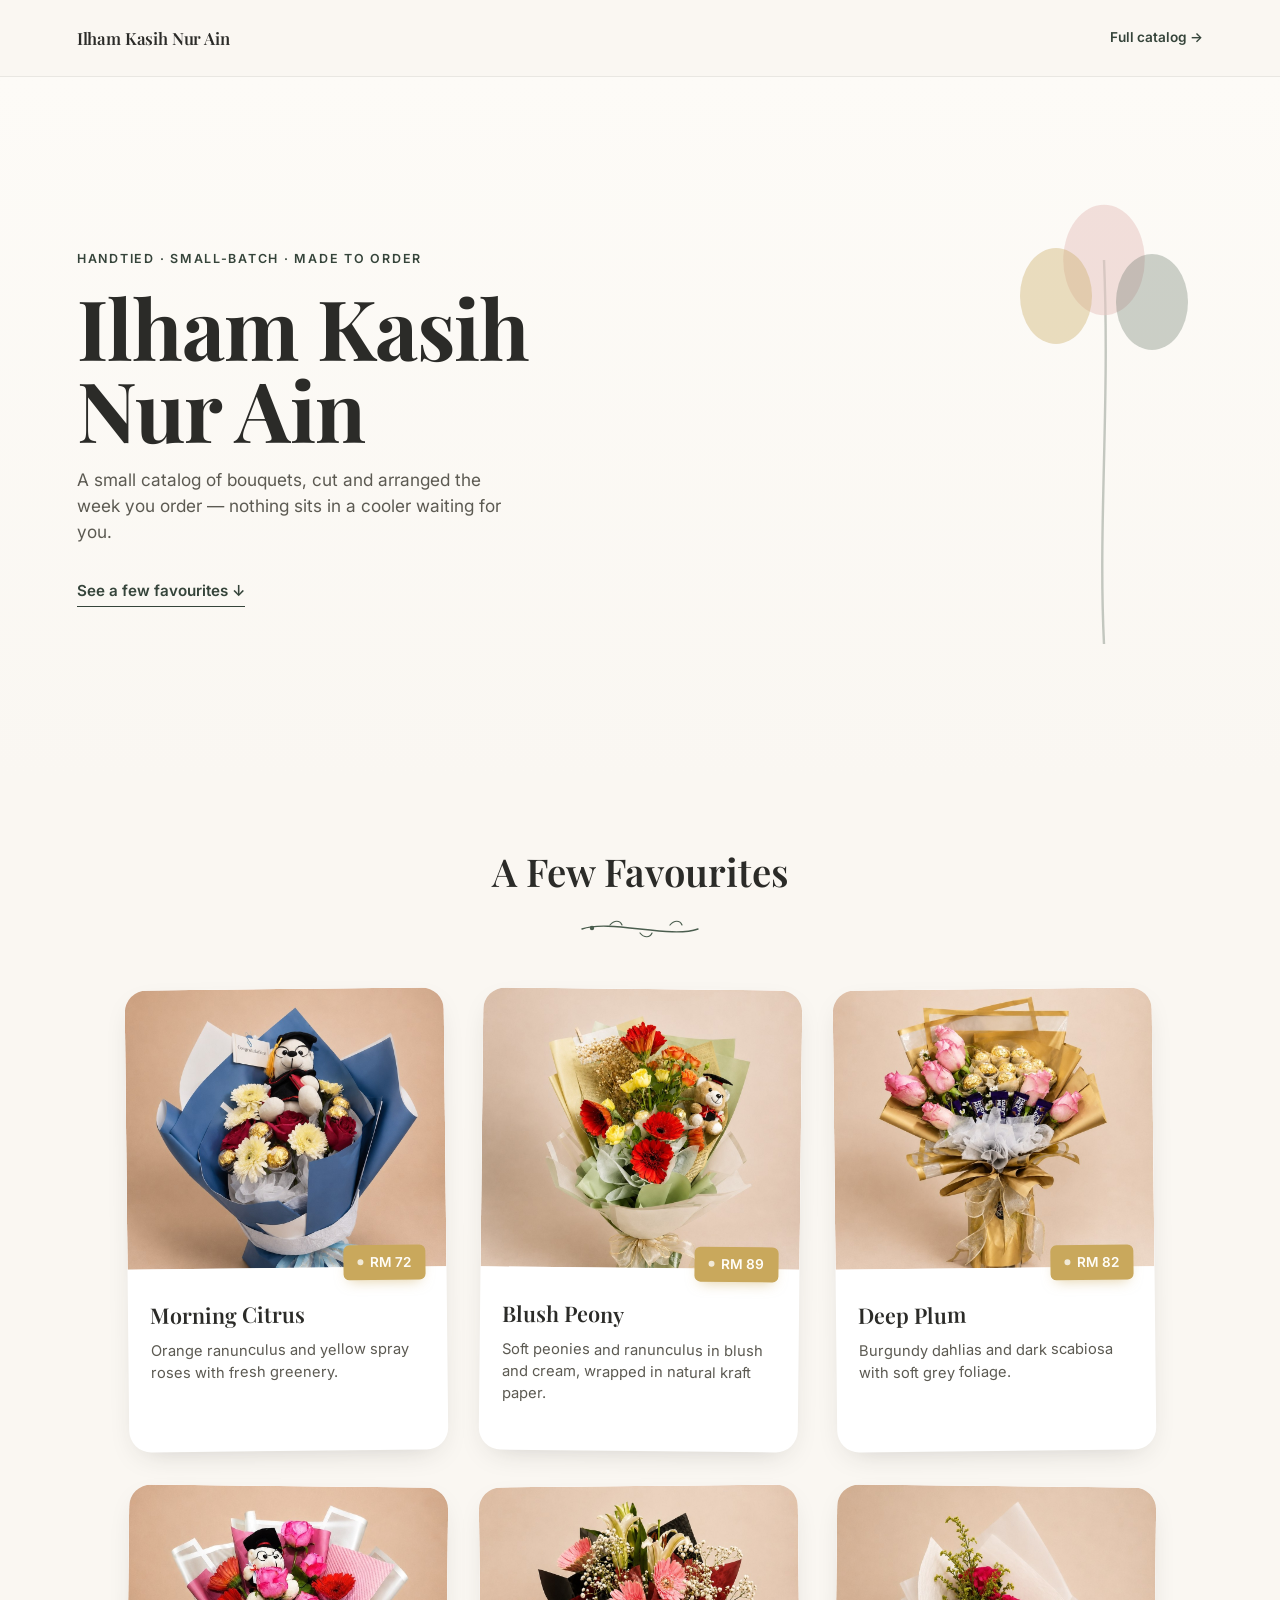
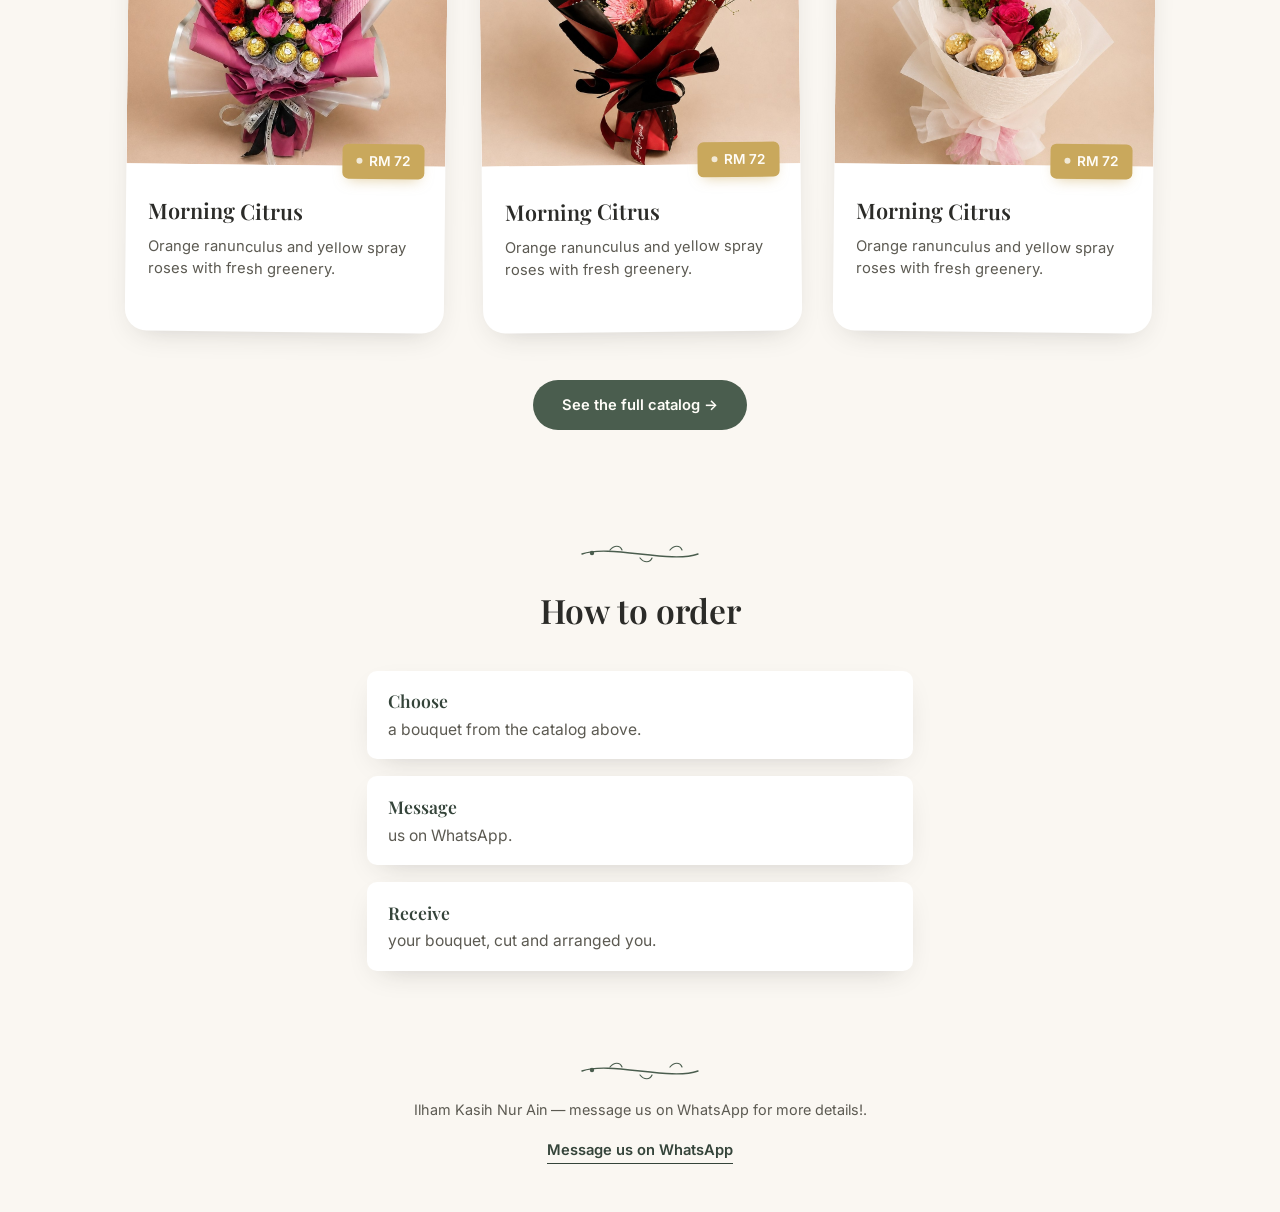
==== commit ff69287b: "add icon" ====
--- a/index.html
+++ b/index.html
@@ -7,6 +7,7 @@
 <link rel="preconnect" href="https://fonts.googleapis.com">
 <link href="https://fonts.googleapis.com/css2?family=Playfair+Display:ital,wght@0,500;0,600;0,700;1,500&family=Inter:wght@400;500;600&display=swap" rel="stylesheet">
 <link rel="stylesheet" href="/styles/style.css">
+<link rel="icon" type="image/svg+xml" href="images/icon/favicon.png">
 </head>
 <body>
 
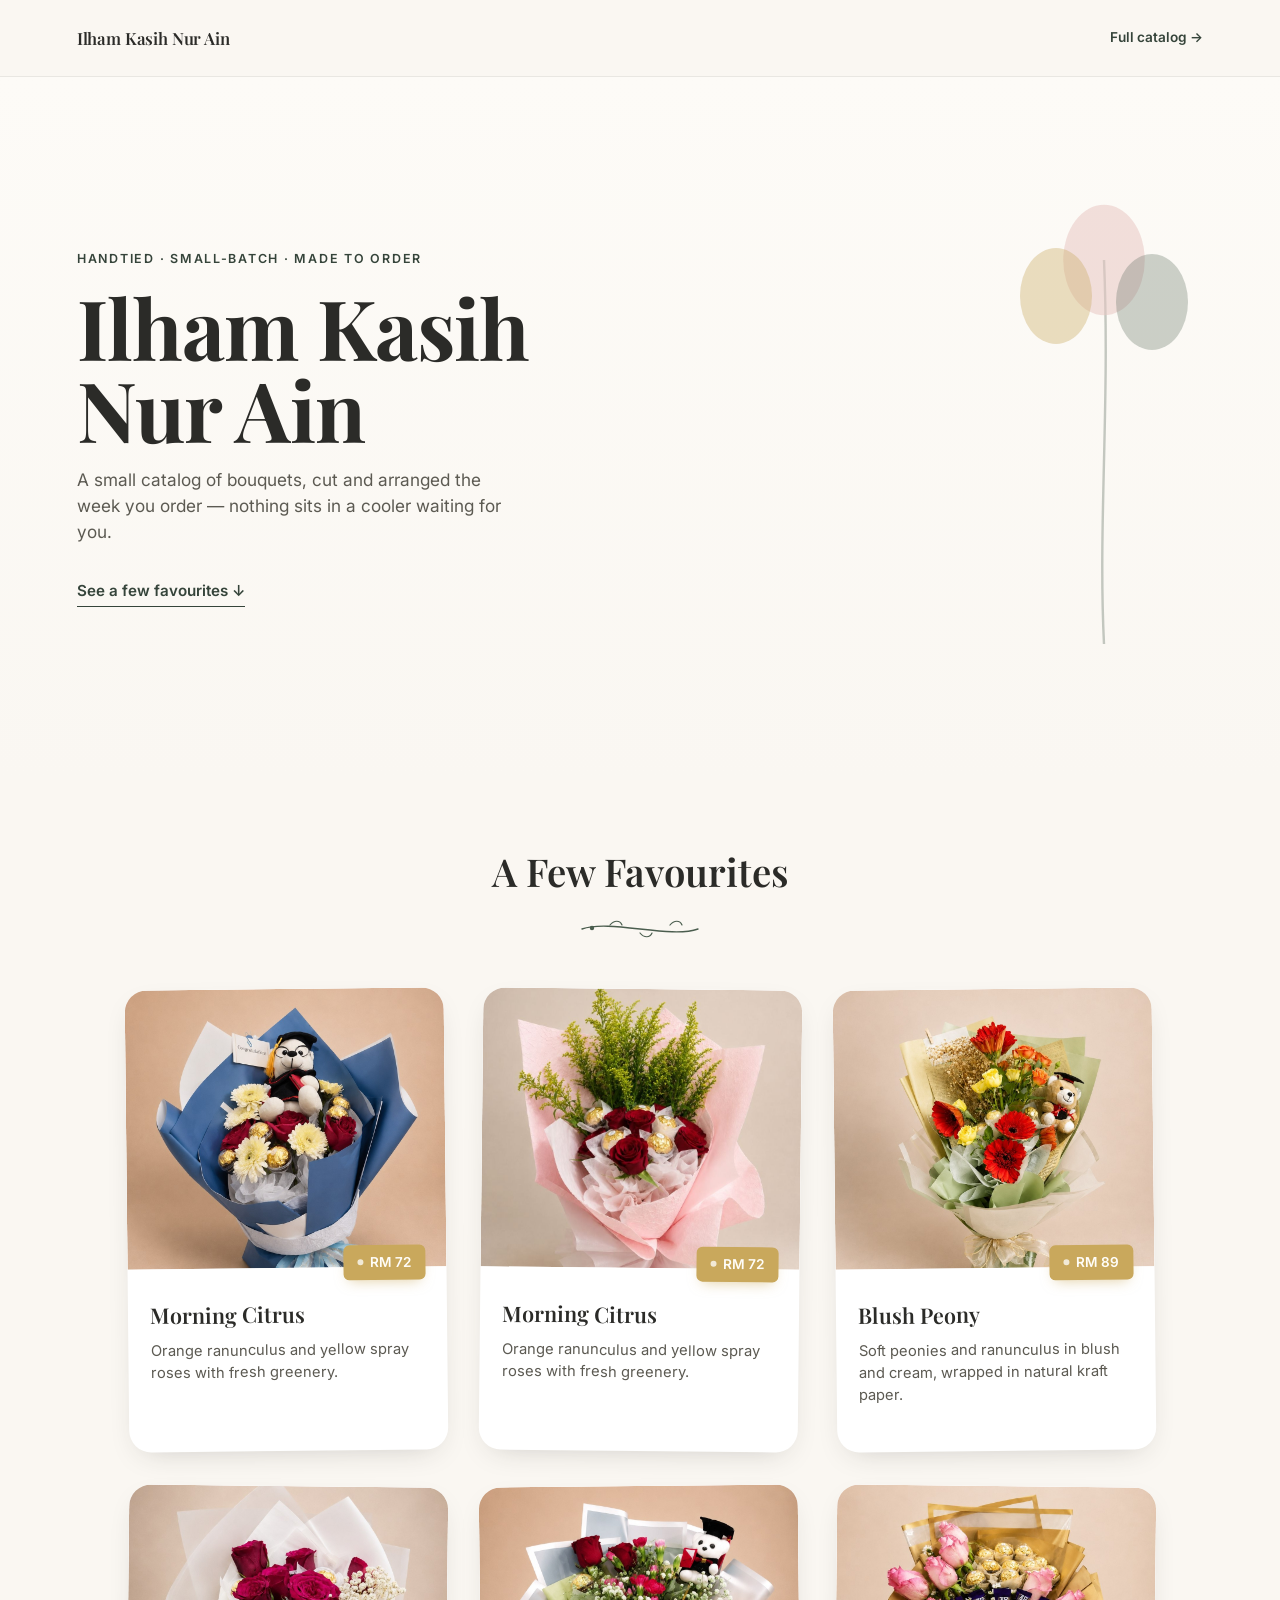
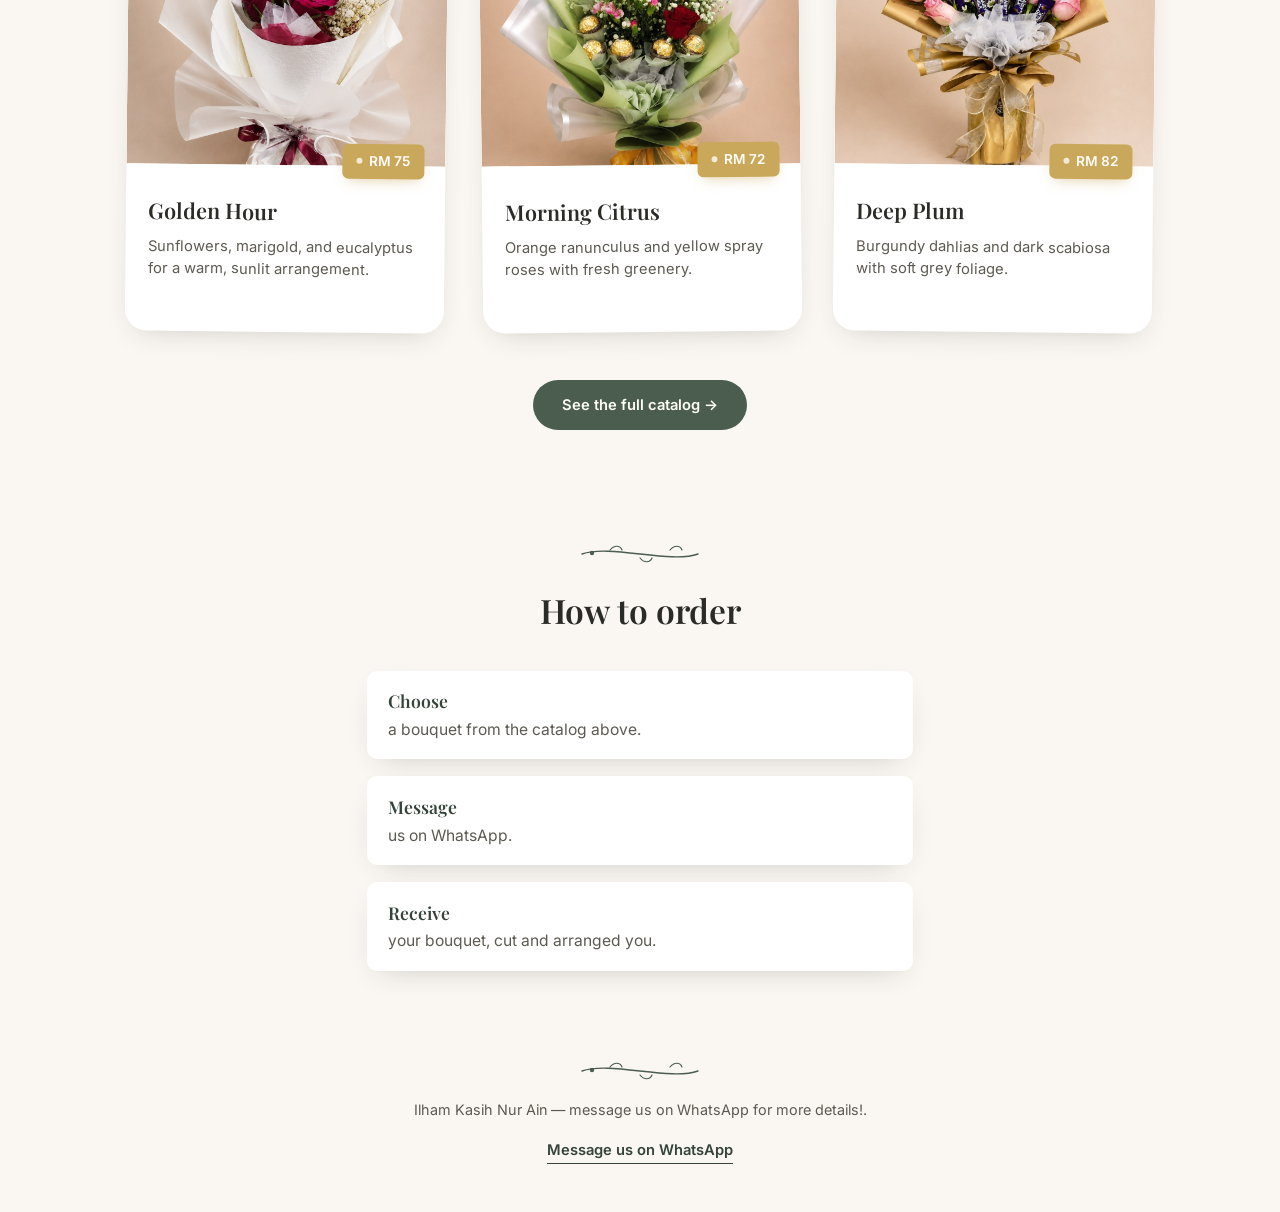
==== commit b07d731c: "Merge pull request #3 from arifNaufal15/main Update bouquet details, images, and footer content" ====
--- a/index.html
+++ b/index.html
@@ -4,6 +4,7 @@
 <meta charset="UTF-8">
 <meta name="viewport" content="width=device-width, initial-scale=1.0">
 <title>Ilham Kasih Nur Ain</title>
+<link rel="icon" href="icon/favicon.png" type="image/x-icon">
 <link rel="preconnect" href="https://fonts.googleapis.com">
 <link href="https://fonts.googleapis.com/css2?family=Playfair+Display:ital,wght@0,500;0,600;0,700;1,500&family=Inter:wght@400;500;600&display=swap" rel="stylesheet">
 <link rel="stylesheet" href="/styles/style.css">
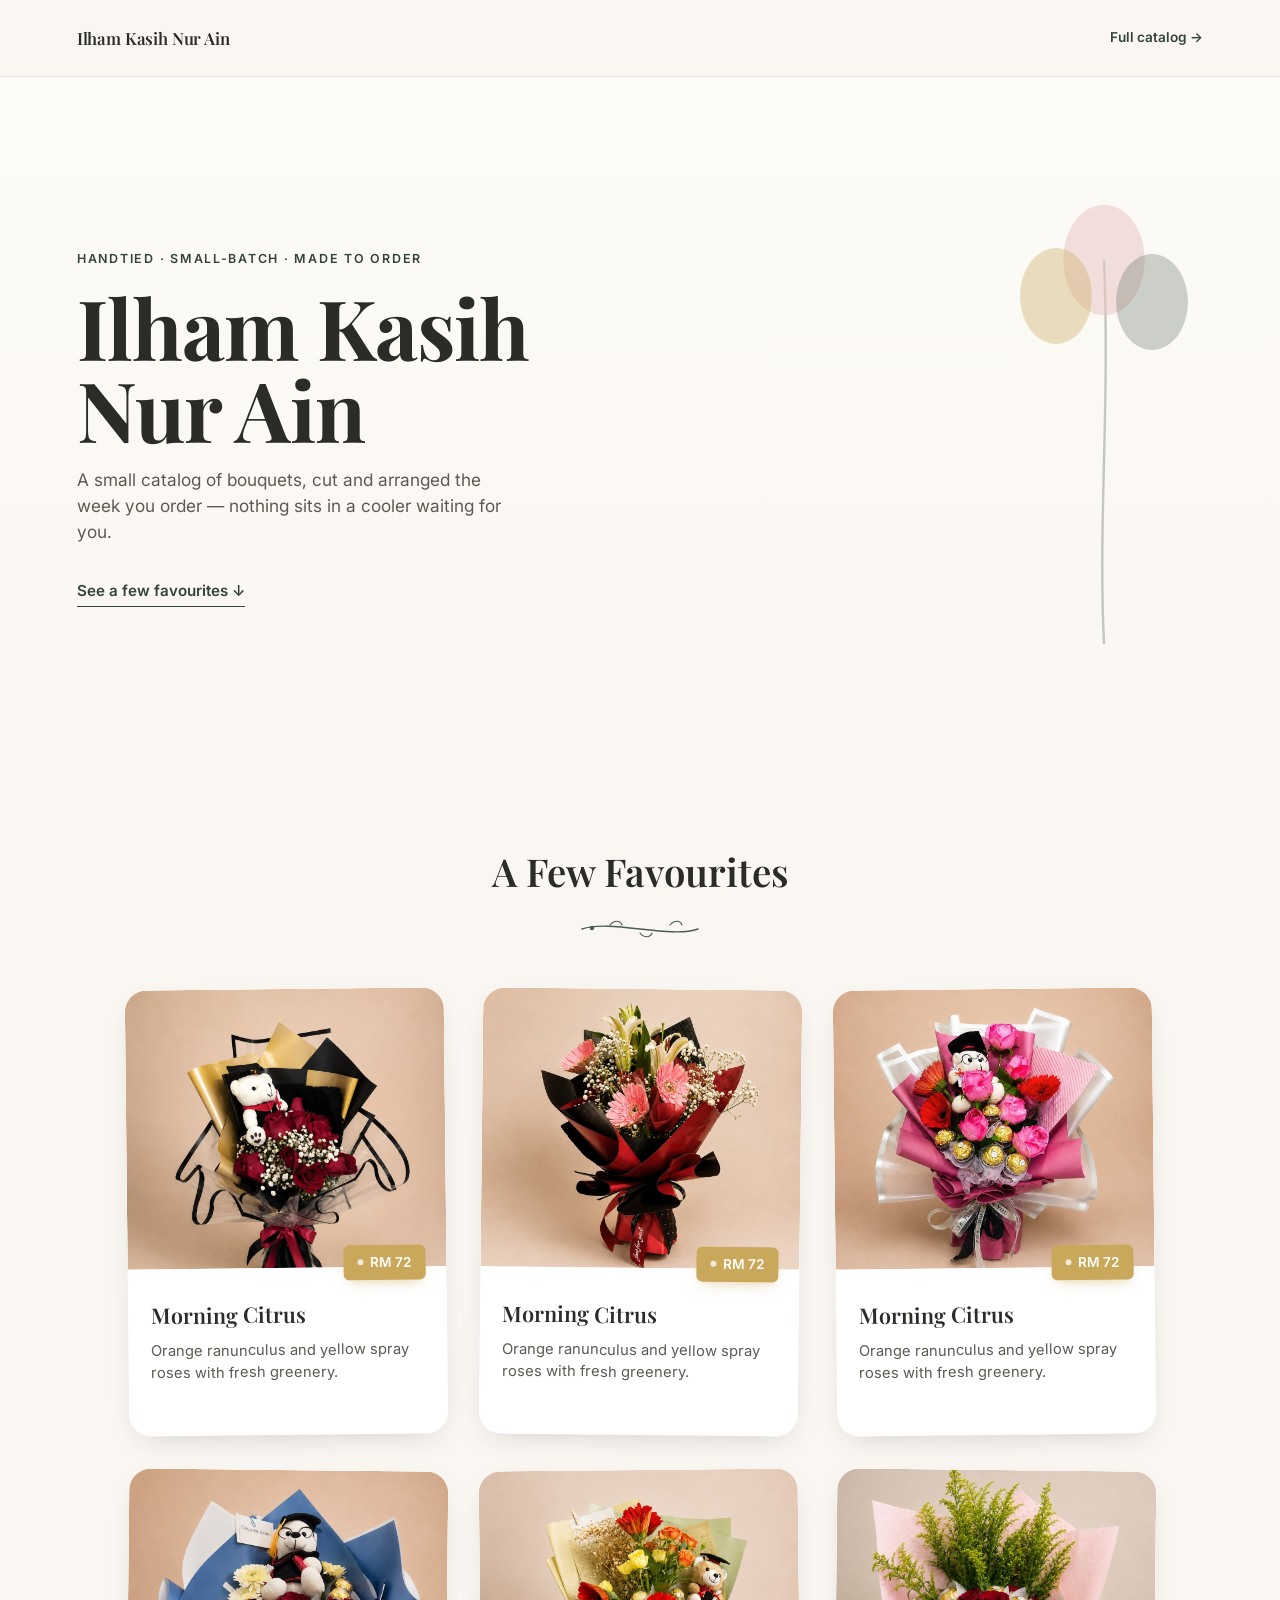
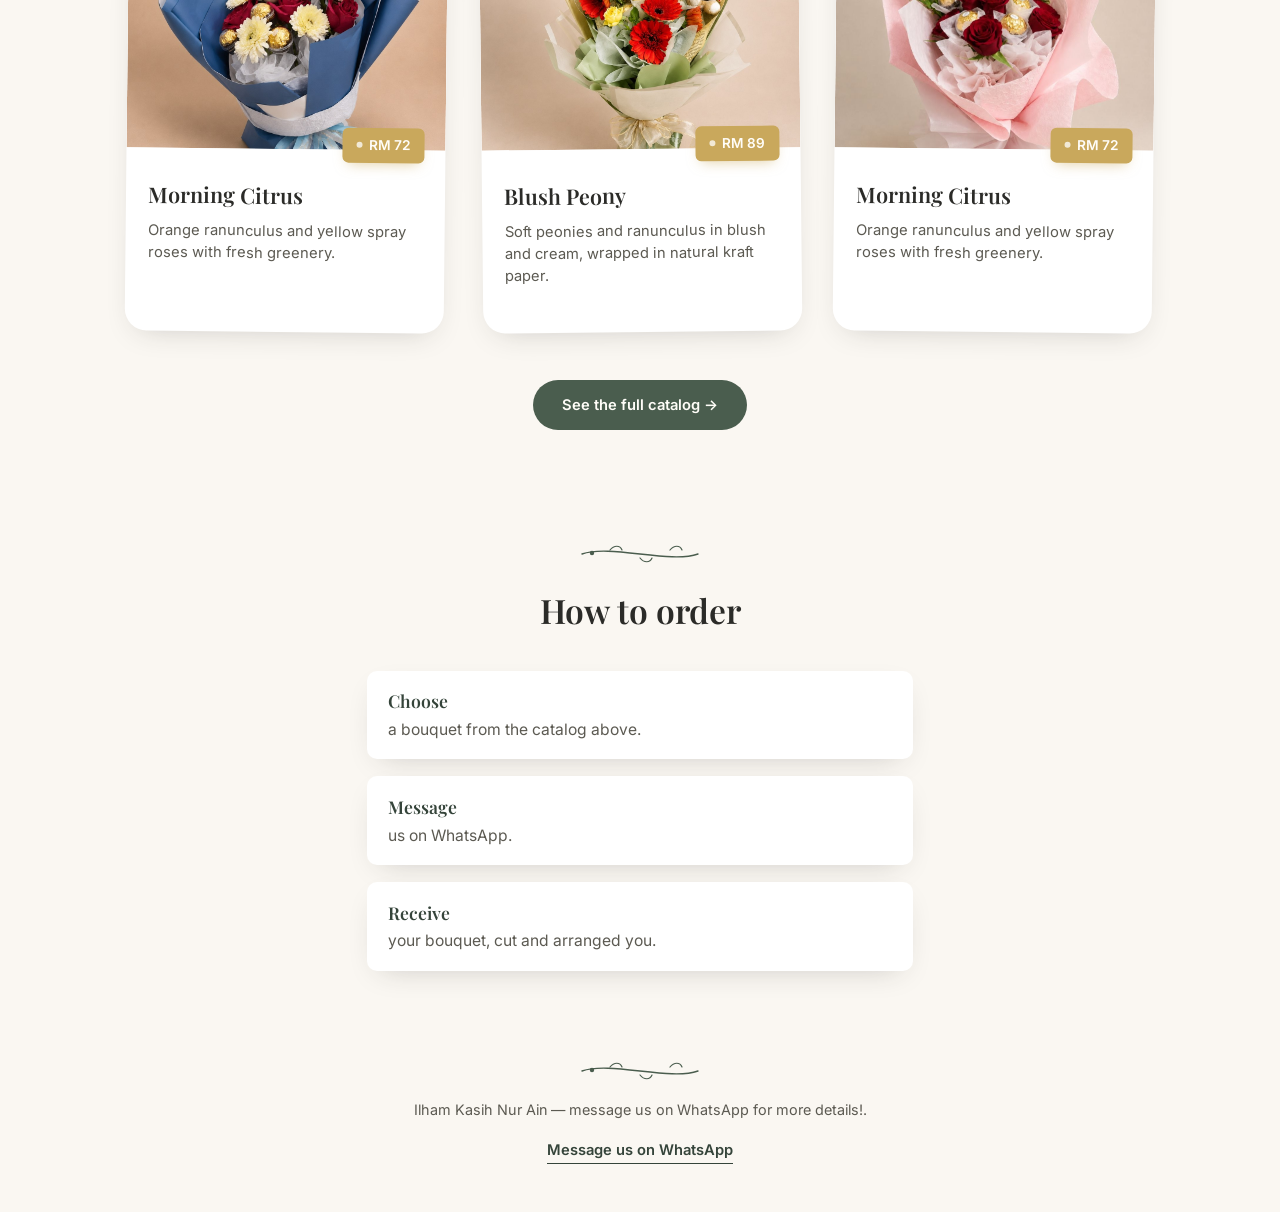
==== commit 66a3c1fd: "delete duplicated icon" ====
--- a/index.html
+++ b/index.html
@@ -4,11 +4,10 @@
 <meta charset="UTF-8">
 <meta name="viewport" content="width=device-width, initial-scale=1.0">
 <title>Ilham Kasih Nur Ain</title>
-<link rel="icon" href="icon/favicon.png" type="image/x-icon">
+<link rel="icon" href="images/icon/favicon.png" type="image/x-icon">
 <link rel="preconnect" href="https://fonts.googleapis.com">
 <link href="https://fonts.googleapis.com/css2?family=Playfair+Display:ital,wght@0,500;0,600;0,700;1,500&family=Inter:wght@400;500;600&display=swap" rel="stylesheet">
 <link rel="stylesheet" href="/styles/style.css">
-<link rel="icon" type="image/svg+xml" href="images/icon/favicon.png">
 </head>
 <body>
 
